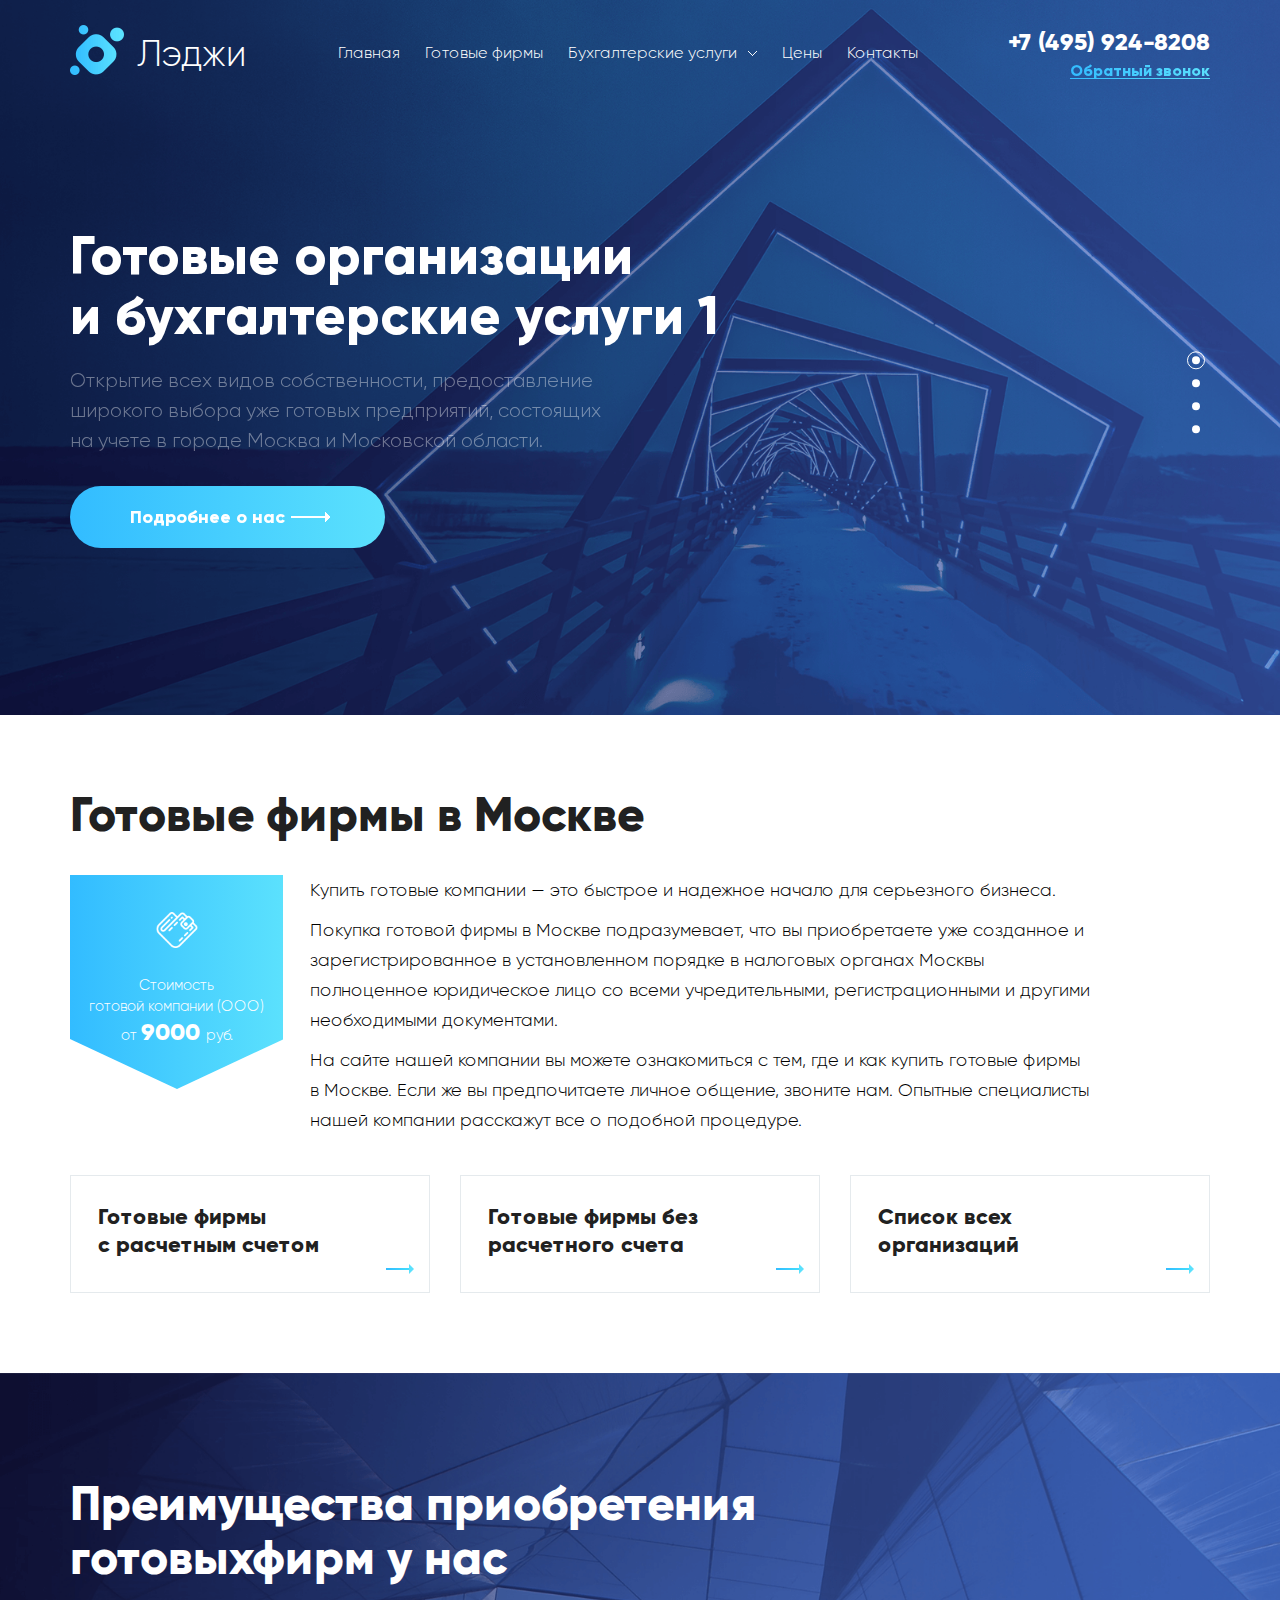
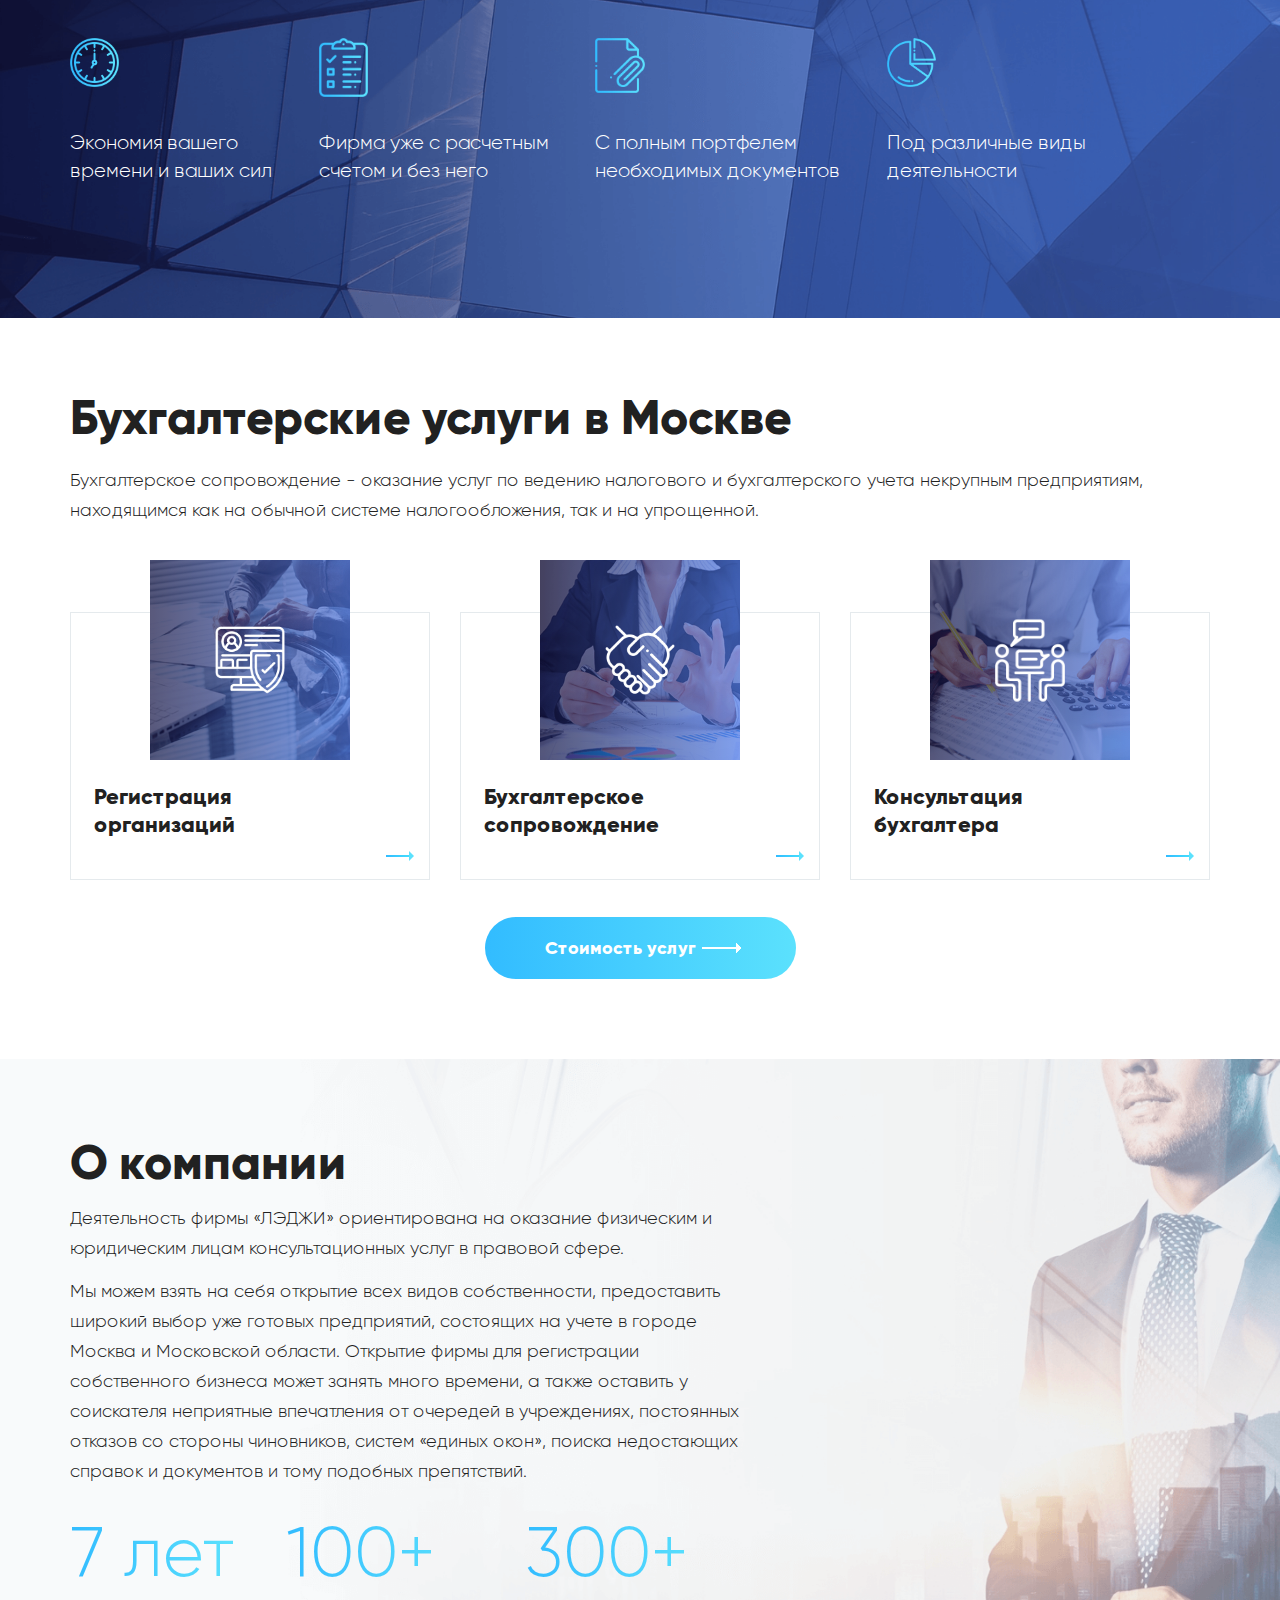
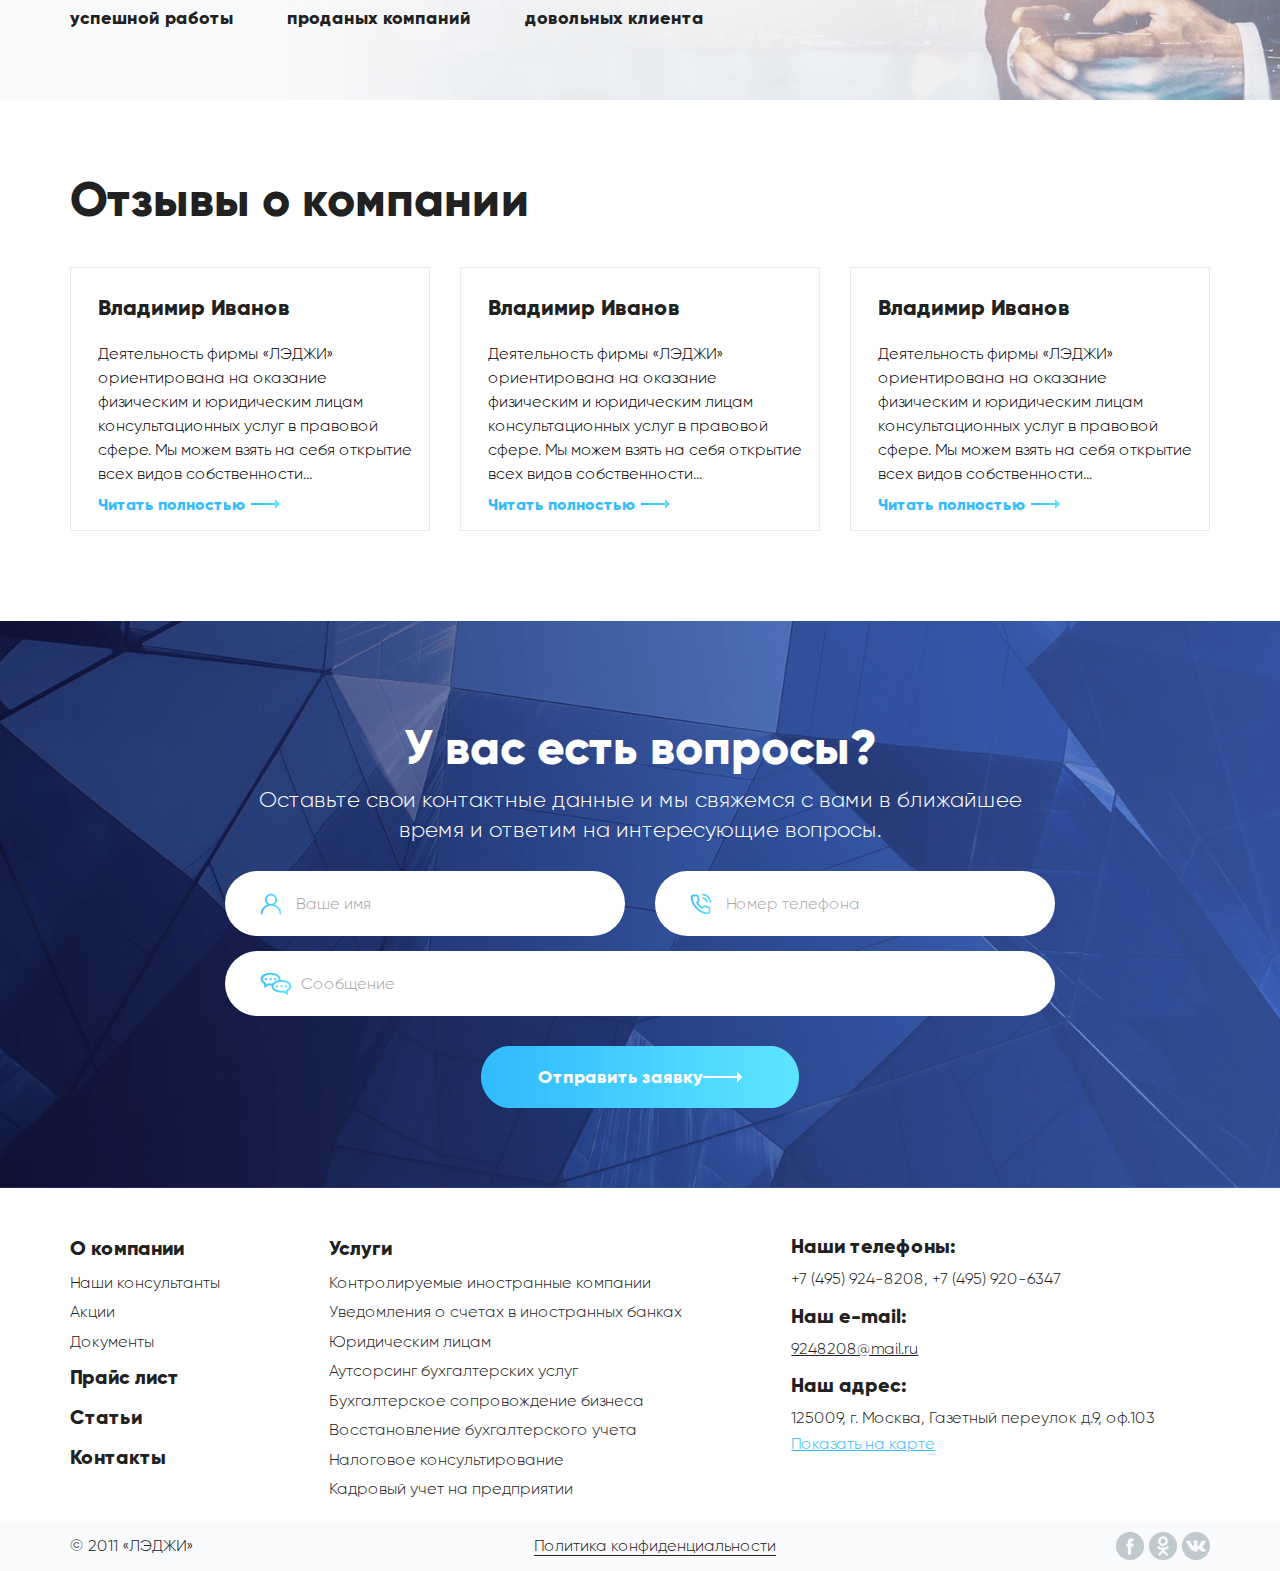
==== index.html @ adb5130a "Add files via upload" ====
<!DOCTYPE html>
<html lang="ru-RU">
  <head>
    <meta charset="utf-8">
    <meta http-equiv="X-UA-Compatible" content="IE=edge">
    <meta name="viewport" content="width=device-width,initial-scale=1">
    <meta name="keywords" content="">
    <link rel="stylesheet" type="text/css" href="css/index.css">
    <title>index page</title>
  </head>
  <body>
    <div class="header">
      <div class="container">
        <div class="header__top">
          <div class="logo header__logo">
            <div class="logo__picture"><img class="logo__img" src="img/logo.png" alt=""/></div>
            <div class="logo__title">Лэджи</div>
          </div>
          <nav class="header__nav">
            <ul class="nav nav--tabs">
              <li class="nav__item"><a class="nav__link" href="#0">Главная</a></li>
              <li class="nav__item"><a class="nav__link" href="#0">Готовые фирмы</a></li>
              <li class="dropdown"><a class="dropdown__toggle" href="#0">Бухгалтерские услуги</a>
                <ul class="dropdown__menu">
                  <li class="dropdown__item"><a class="dropdown__link" href="#1">Страница 1</a></li>
                  <li class="dropdown__item"><a class="dropdown__link" href="#2">Страница 2</a></li>
                </ul>
              </li>
              <li class="nav__item"><a class="nav__link" href="#0">Цены</a></li>
              <li class="nav__item"><a class="nav__link" href="#0">Контакты</a></li>
            </ul>
            <div class="humburger"><span class="humburger__line"></span></div>
          </nav>
          <div class="header__call"><a class="header__phone" href="tel:74959248208">+7 (495) 924-8208</a>
            <button class="header__callback">Обратный звонок</button>
          </div>
        </div>
        <div class="header__bottom">
          <div class="slider">
            <div class="slider__container">
              <div class="slick">
                <div class="slide">
                  <div class="slide__title">Готовые организации<br> и бухгалтерские услуги 1</div>
                  <div class="slide__descr"> Открытие всех видов собственности, предоставление<br> широкого выбора уже готовых предприятий, состоящих<br> на учете в городе Москва и Московской области.</div><a class="button button--lg button--circle button--primary button--arrow-r" href="#0">Подробнее о нас</a>
                </div>
                <div class="slide">
                  <div class="slide__title">Готовые организации<br> и бухгалтерские услуги 2</div>
                  <div class="slide__descr"> Открытие всех видов собственности, предоставление<br> широкого выбора уже готовых предприятий, состоящих<br> на учете в городе Москва и Московской области.</div><a class="button button--lg button--circle button--primary button--arrow-r" href="#0">Подробнее о нас</a>
                </div>
                <div class="slide">
                  <div class="slide__title">Готовые организации<br> и бухгалтерские услуги 3</div>
                  <div class="slide__descr"> Открытие всех видов собственности, предоставление<br> широкого выбора уже готовых предприятий, состоящих<br> на учете в городе Москва и Московской области.</div><a class="button button--lg button--circle button--primary button--arrow-r" href="#0">Подробнее о нас</a>
                </div>
                <div class="slide">
                  <div class="slide__title">Готовые организации<br> и бухгалтерские услуги 4</div>
                  <div class="slide__descr"> Открытие всех видов собственности, предоставление<br> широкого выбора уже готовых предприятий, состоящих<br> на учете в городе Москва и Московской области.</div><a class="button button--lg button--circle button--primary button--arrow-r" href="#0">Подробнее о нас</a>
                </div>
              </div>
            </div>
          </div>
        </div>
      </div>
    </div>
    <div class="wrapper">
      <div class="company">
        <div class="container">
          <div class="headline">
            <h2 class="headline__title">Готовые фирмы в Москве</h2>
          </div>
          <div class="company__container">
            <div class="company__price price"><img class="price__icon" src="img/price__icon.png" alt="">
              <h3 class="price__title">Стоимость<br> готовой компании (ООО)</h3>
              <div class="price__value">от <span class="price__value--bold">9000 </span>руб.</div>
            </div>
            <div class="company__text">
              <p class="company__descr">Купить готовые компании — это быстрое и надежное начало для серьезного бизнеса.</p>
              <p class="company__descr">
                Покупка готовой фирмы в Москве подразумевает, что вы приобретаете уже созданное и<br>
                зарегистрированное в установленном порядке в налоговых органах Москвы<br> 
                полноценное юридическое лицо со всеми учредительными, регистрационными и другими<br> 
                необходимыми документами.
              </p>
              <p class="company__descr">
                На сайте нашей компании вы можете ознакомиться с тем, где и как купить готовые фирмы<br>
                в Москве. Если же вы предпочитаете личное общение, звоните нам. Опытные специалисты<br>
                нашей компании расскажут все о подобной процедуре.
              </p>
            </div>
          </div>
          <div class="company__cart"><a class="cattegory-cart" href="#0">
              <div class="cattegory-cart__title">Готовые фирмы<br> с расчетным счетом</div>
              <div class="cattegory-cart__arrow arrow"></div></a><a class="cattegory-cart" href="#0">
              <div class="cattegory-cart__title">Готовые фирмы без<br> расчетного счета</div>
              <div class="cattegory-cart__arrow arrow"></div></a><a class="cattegory-cart" href="#0">
              <div class="cattegory-cart__title">Список всех<br> организаций</div>
              <div class="cattegory-cart__arrow arrow"></div></a>
          </div>
        </div>
      </div>
      <div class="advantages">
        <div class="container">
          <div class="headline headline--white">
            <h2 class="headline__title">Преимущества приобретения<br> готовыхфирм у нас</h2>
          </div>
          <div class="advantages__container">
            <div class="advantage">
              <div class="advantage__img"><img class="advantage__icon" src="img/advantage__icon--1.png" alt=""/></div>
              <h3 class="advantage__title">Экономия вашего<br> времени и ваших сил</h3>
            </div>
            <div class="advantage">
              <div class="advantage__img"><img class="advantage__icon" src="img/advantage__icon--2.png" alt=""/></div>
              <h3 class="advantage__title">Фирма уже с расчетным<br> счетом и без него</h3>
            </div>
            <div class="advantage">
              <div class="advantage__img"><img class="advantage__icon" src="img/advantage__icon--3.png" alt=""/></div>
              <h3 class="advantage__title">С полным портфелем<br> необходимых документов</h3>
            </div>
            <div class="advantage">
              <div class="advantage__img"><img class="advantage__icon" src="img/advantage__icon--4.png" alt=""/></div>
              <h3 class="advantage__title">Под различные виды<br> деятельности</h3>
            </div>
          </div>
        </div>
      </div>
      <div class="services">
        <div class="container">
          <div class="headline">
            <h2 class="headline__title">Бухгалтерские услуги в Москве</h2>
          </div>
          <p class="services__descr">
            Бухгалтерское сопровождение - оказание услуг по ведению налогового и бухгалтерского учета некрупным предприятиям, находящимся как на
            обычной системе налогообложения, так и на упрощенной. 
          </p>
          <div class="services__container"> <a class="service-cart" href="#0">
              <div class="service-cart__img-cont"><img class="service-cart__img" src="img/service-cart__img--1.png" alt=""/><img class="service-cart__icon" src="img/service-cart__icon--1.png" alt=""/></div>
              <div class="service-cart__title">Регистрация<br> организаций</div>
              <div class="service-cart__arrow arrow"></div></a><a class="service-cart" href="#0">
              <div class="service-cart__img-cont"><img class="service-cart__img" src="img/service-cart__img--2.png" alt=""/><img class="service-cart__icon" src="img/service-cart__icon--2.png" alt=""/></div>
              <div class="service-cart__title">Бухгалтерское<br> сопровождение</div>
              <div class="service-cart__arrow arrow"></div></a><a class="service-cart" href="#0">
              <div class="service-cart__img-cont"><img class="service-cart__img" src="img/service-cart__img--3.png" alt=""/><img class="service-cart__icon" src="img/service-cart__icon--3.png" alt=""/></div>
              <div class="service-cart__title">Консультация<br> бухгалтера</div>
              <div class="service-cart__arrow arrow"></div></a>
          </div>
          <div class="services__btn"><a class="button button--lg button--circle button--primary button--arrow-r" href="#0">Стоимость услуг</a>
          </div>
        </div>
      </div>
      <div class="about">
        <div class="container">
          <div class="headline">
            <h2 class="headline__title">О компании</h2>
          </div>
          <p class="about__descr">
            Деятельность фирмы «ЛЭДЖИ» ориентирована на оказание физическим и<br>
            юридическим лицам консультационных услуг в правовой сфере.
          </p>
          <p class="about__descr">
            Мы можем взять на себя открытие всех видов собственности, предоставить<br>
            широкий выбор уже готовых предприятий, состоящих на учете в городе<br> 
            Москва и Московской области. Открытие фирмы для регистрации<br>
            собственного бизнеса может занять много времени, а также оставить у<br>
            соискателя неприятные впечатления от очередей в учреждениях, постоянных<br>
            отказов со стороны чиновников, систем «единых окон», поиска недостающих<br>
            справок и документов и тому подобных препятствий.
          </p>
          <div class="about__container">
            <div class="number">
              <h3 class="number__value">7 лет</h3>
              <p class="number__descr">успешной работы</p>
            </div>
            <div class="number">
              <h3 class="number__value">100+</h3>
              <p class="number__descr">проданых компаний</p>
            </div>
            <div class="number">
              <h3 class="number__value">300+</h3>
              <p class="number__descr">довольных клиента</p>
            </div>
          </div>
        </div>
      </div>
      <div class="comments">
        <div class="container">
          <div class="headline">
            <h2 class="headline__title">Отзывы о компании</h2>
          </div>
          <div class="comments__container">
            <div class="comment">
              <h3 class="comment__title">Владимир Иванов</h3>
              <p class="comment__descr">
                Деятельность фирмы «ЛЭДЖИ»
                ориентирована на оказание физическим и
                юридическим лицам консультационных
                услуг в правовой сфере. Мы можем взять
                на себя открытие всех видов
                собственности...
              </p><a class="comment__link arrow" href="#0">Читать полностью</a>
            </div>
            <div class="comment">
              <h3 class="comment__title">Владимир Иванов</h3>
              <p class="comment__descr">
                Деятельность фирмы «ЛЭДЖИ»
                ориентирована на оказание физическим и
                юридическим лицам консультационных
                услуг в правовой сфере. Мы можем взять
                на себя открытие всех видов
                собственности...
              </p><a class="comment__link arrow" href="#0">Читать полностью</a>
            </div>
            <div class="comment">
              <h3 class="comment__title">Владимир Иванов</h3>
              <p class="comment__descr">
                Деятельность фирмы «ЛЭДЖИ»
                ориентирована на оказание физическим и
                юридическим лицам консультационных
                услуг в правовой сфере. Мы можем взять
                на себя открытие всех видов
                собственности...
              </p><a class="comment__link arrow" href="#0">Читать полностью</a>
            </div>
          </div>
        </div>
      </div>
      <div class="questions">
        <div class="headline headline--white headline--center">
          <h2 class="headline__title">У вас есть вопросы?</h2>
        </div>
        <div class="container">
          <p class="questions__descr">
            Оставьте свои контактные данные и мы свяжемся с вами в ближайшее<br>
            время и ответим на интересующие вопросы.
          </p>
          <div class="questions__container">
            <form class="form">
              <div class="form__container">
                <label class="form__label form__label--input">
                  <input class="input" type="text" placeholder="Ваше имя" required="required"/>
                </label>
                <label class="form__label form__label--input">
                  <input class="input" type="tel" placeholder="Номер телефона" required="required"/>
                </label>
              </div>
              <label class="form__label form__label--textarea">
                <input class="input" type="text" placeholder="Сообщение"/>
              </label>
              <label class="form__label form__label--button">
                <input class="button button--lg button--circle button--primary" type="submit" value="Отправить заявку"/>
              </label>
            </form>
          </div>
        </div>
      </div>
    </div>
    <div class="footer">
      <div class="footer__top">
        <div class="container">
          <div class="footer__item"><a class="footer__link" href="#0">О компании</a>
            <ul class="nav nav--stacked">
              <li class="nav__item"><a class="nav__link" href="#0">Наши консультанты</a></li>
              <li class="nav__item"><a class="nav__link" href="#0">Акции</a></li>
              <li class="nav__item"><a class="nav__link" href="#0">Документы</a></li>
            </ul><a class="footer__link" href="#0">Прайс лист</a><a class="footer__link" href="#0">Статьи</a><a class="footer__link" href="#0">Контакты</a>
          </div>
          <div class="footer__item"><a class="footer__link" href="#0">Услуги</a>
            <ul class="nav nav--stacked">
              <li class="nav__item"><a class="nav__link" href="#0">Контролируемые иностранные компании</a></li>
              <li class="nav__item"><a class="nav__link" href="#0">Уведомления о счетах в иностранных банках</a></li>
              <li class="nav__item"><a class="nav__link" href="#0">Юридическим лицам</a></li>
              <li class="nav__item"><a class="nav__link" href="#0">Аутсорсинг бухгалтерских услуг</a></li>
              <li class="nav__item"><a class="nav__link" href="#0">Бухгалтерское сопровождение бизнеса</a></li>
              <li class="nav__item"><a class="nav__link" href="#0">Восстановление бухгалтерского учета</a></li>
              <li class="nav__item"><a class="nav__link" href="#0">Налоговое консультирование</a></li>
              <li class="nav__item"><a class="nav__link" href="#0">Кадровый учет на предприятии</a></li>
            </ul>
          </div>
          <div class="footer__item">
            <div class="footer__contact">
              <h4 class="footer__title">Наши телефоны:</h4><a class="footer__phone" href="tel:74959248208">+7 (495) 924-8208, </a><a class="footer__phone" href="tel:74959206347">+7 (495) 920-6347</a>
            </div>
            <div class="footer__contact">
              <h4 class="footer__title">Наш e-mail:</h4><a class="footer__mail" href="mailto:9248208@mail.ru">9248208@mail.ru</a>
            </div>
            <div class="footer__contact">
              <h4 class="footer__title">Наш адрес:</h4>
              <p class="footer__descr">125009, г. Москва, Газетный переулок д.9, оф.103</p><a class="footer__map" href="#0">Показать на карте</a>
            </div>
          </div>
        </div>
      </div>
      <div class="footer__bottom">
        <div class="container">
          <div class="footer__copyright">© 2011 «ЛЭДЖИ»</div><a class="footer__agreement" href="#0">Политика конфиденциальности</a>
          <ul class="socials">
            <li class="socials__item"><a class="socials__link socials__link--fb" href="#0">fb</a></li>
            <li class="socials__item"><a class="socials__link socials__link--od" href="#0">od</a></li>
            <li class="socials__item"><a class="socials__link socials__link--vk" href="#0">vk</a></li>
          </ul>
        </div>
      </div>
    </div>
  </body>
  <script src="js/scripts.min.js"></script>
</html>
---- css/index.css ----
/* Slider */
.slick-slider {
  position: relative;
  display: block;
  -webkit-box-sizing: border-box;
          box-sizing: border-box;
  -webkit-user-select: none;
  -moz-user-select: none;
  -ms-user-select: none;
  user-select: none;
  -webkit-touch-callout: none;
  -khtml-user-select: none;
  -ms-touch-action: pan-y;
  touch-action: pan-y;
  -webkit-tap-highlight-color: transparent; }

.slick-list {
  position: relative;
  display: block;
  overflow: hidden;
  margin: 0;
  padding: 0; }

.slick-list:focus {
  outline: none; }

.slick-list.dragging {
  cursor: pointer;
  cursor: hand; }

.slick-slider .slick-track,
.slick-slider .slick-list {
  -webkit-transform: translate3d(0, 0, 0);
  -ms-transform: translate3d(0, 0, 0);
  transform: translate3d(0, 0, 0); }

.slick-track {
  position: relative;
  top: 0;
  left: 0;
  display: block;
  margin-left: auto;
  margin-right: auto; }

.slick-track:before,
.slick-track:after {
  display: table;
  content: ''; }

.slick-track:after {
  clear: both; }

.slick-loading .slick-track {
  visibility: hidden; }

.slick-slide {
  display: none;
  float: left;
  height: 100%;
  min-height: 1px; }

[dir='rtl'] .slick-slide {
  float: right; }

.slick-slide img {
  display: block; }

.slick-slide.slick-loading img {
  display: none; }

.slick-slide.dragging img {
  pointer-events: none; }

.slick-initialized .slick-slide {
  display: block; }

.slick-loading .slick-slide {
  visibility: hidden; }

.slick-vertical .slick-slide {
  display: block;
  height: auto;
  border: 1px solid transparent; }

.slick-arrow.slick-hidden {
  display: none; }

* {
  -webkit-box-sizing: border-box;
          box-sizing: border-box; }

html {
  font-size: 16px;
  line-height: 1.42857; }
  @media screen and (max-width: 992px) {
    html {
      font-size: 14px; } }

body {
  display: -webkit-box;
  display: -webkit-flex;
  display: -ms-flexbox;
  display: flex;
  -webkit-box-orient: vertical;
  -webkit-box-direction: normal;
  -webkit-flex-direction: column;
      -ms-flex-direction: column;
          flex-direction: column;
  height: 100%;
  margin: 0;
  padding: 0;
  font-family: "Gilroy", "Arial", "Helvetica CY", "Nimbus Sans L", sans-serif;
  font-size: 16px;
  line-height: 1.42857;
  color: #000;
  background-color: #fff;
  overflow-x: hidden; }
  @media screen and (max-width: 1200px) {
    body {
      font-size: 14px;
      -webkit-background-size: cover;
              background-size: cover; } }
  @media screen and (max-width: 992px) {
    body {
      font-size: 12px; } }
  @media screen and (max-width: 480px) {
    body {
      font-size: 10px; } }

@font-face {
  font-family: "Gilroy";
  src: url("../fonts/gilroy/Gilroy-ExtraBold.ttf");
  src: url("../fonts/gilroy/Gilroy-ExtraBold.woff") format("woff");
  font-weight: 900;
  font-style: normal; }

@font-face {
  font-family: "Gilroy";
  src: url("../fonts/gilroy/Gilroy-Light.ttf");
  src: url("../fonts/gilroy/Gilroy-Light.woff") format("woff");
  font-weight: 300;
  font-style: normal; }

.arrow {
  position: relative; }
  .arrow:before, .arrow:after {
    content: '';
    position: absolute;
    -webkit-transform: translateY(-50%);
        -ms-transform: translateY(-50%);
            transform: translateY(-50%); }
  .arrow:before {
    width: 35px;
    height: 2px;
    background: -webkit-gradient(linear, left top, right top, from(#32bcff), to(#42dcfd));
    background: -webkit-linear-gradient(left, #32bcff, #42dcfd);
    background: -o-linear-gradient(left, #32bcff, #42dcfd);
    background: linear-gradient(to right, #32bcff, #42dcfd); }
  .arrow:after {
    left: 35px;
    border-style: solid;
    border-width: 5px;
    border-color: transparent transparent transparent #5be1fd; }

.advantage__img {
  min-height: 4.625rem; }

.advantage__icon {
  min-width: 40px;
  max-width: 3.85417vw;
  -webkit-user-select: none;
     -moz-user-select: none;
      -ms-user-select: none;
          user-select: none; }

.advantage__title {
  margin: 1.30208vw 0 0;
  font-size: 1.25em;
  line-height: 1.75rem;
  font-weight: 300;
  color: #fff; }

.breadcrumbs {
  display: -webkit-box;
  display: -webkit-flex;
  display: -ms-flexbox;
  display: flex;
  margin: 0;
  padding-left: 0; }
  .breadcrumbs--tabs {
    -webkit-box-orient: horizontal;
    -webkit-box-direction: normal;
    -webkit-flex-direction: row;
        -ms-flex-direction: row;
            flex-direction: row; }
  .breadcrumbs--stacked {
    -webkit-box-orient: vertical;
    -webkit-box-direction: normal;
    -webkit-flex-direction: column;
        -ms-flex-direction: column;
            flex-direction: column; }
  .breadcrumbs .text, .breadcrumbs .breadcrumbs__item, .breadcrumbs .breadcrumbs__link {
    font-size: 15px;
    line-height: 30px;
    font-weight: 300;
    color: #5be1fd; }
  .breadcrumbs__item {
    position: relative;
    margin-right: 1.25vw;
    list-style: none;
    cursor: default; }
    @media screen and (max-width: 768px) {
      .breadcrumbs__item {
        margin-right: 14px; } }
    .breadcrumbs__item:after {
      content: '/';
      position: absolute;
      top: 50%;
      -webkit-transform: translateY(-50%);
          -ms-transform: translateY(-50%);
              transform: translateY(-50%);
      right: -0.9375vw; }
      @media screen and (max-width: 768px) {
        .breadcrumbs__item:after {
          right: -11px; } }
    .breadcrumbs__item:last-child {
      margin-right: 0; }
      .breadcrumbs__item:last-child:after {
        display: none; }
    .breadcrumbs__item--active {
      opacity: .5; }
  .breadcrumbs__link {
    text-decoration: none;
    outline: none; }
    .breadcrumbs__link:hover {
      color: #0fd3fc; }
    .breadcrumbs__link:focus {
      color: #0fd3fc; }

.button {
  display: inline-block;
  border: none;
  outline: none;
  font-family: 'Gilroy';
  font-weight: 900;
  text-align: center;
  text-decoration: none;
  cursor: pointer;
  -webkit-user-select: none;
     -moz-user-select: none;
      -ms-user-select: none;
          user-select: none;
  -webkit-transition: all .3s ease;
  -o-transition: all .3s ease;
  transition: all .3s ease;
  line-height: 1; }
  .button--lg {
    padding: 1.375rem 3.75rem;
    font-size: 1.125em; }
  .button--md {
    padding: 1rem 2.5rem;
    font-size: 1em; }
  .button--sm {
    padding: 0.5rem 1.5rem;
    font-size: 0.75em; }
  .button--circle {
    -webkit-border-radius: 40px;
            border-radius: 40px; }
  .button--arrow-r {
    position: relative;
    padding-right: 100px; }
    .button--arrow-r:before {
      content: '';
      position: absolute;
      top: 0;
      left: 0;
      width: 100%;
      height: 100%;
      background: url("../img/bottom--arrow-r.png") no-repeat 80% 50%; }
  .button--primary {
    background: -webkit-gradient(linear, left top, right top, from(#32bcff), to(#5be1fd));
    background: -webkit-linear-gradient(left, #32bcff, #5be1fd);
    background: -o-linear-gradient(left, #32bcff, #5be1fd);
    background: linear-gradient(to right, #32bcff, #5be1fd);
    color: #fff;
    overflow: hidden;
    z-index: 0; }
    .button--primary:after {
      content: '';
      opacity: 0;
      position: absolute;
      top: 0;
      left: 0;
      width: 100%;
      height: 100%;
      background: -webkit-gradient(linear, left top, right top, from(#009ae5), to(#29d8fc));
      background: -webkit-linear-gradient(left, #009ae5, #29d8fc);
      background: -o-linear-gradient(left, #009ae5, #29d8fc);
      background: linear-gradient(to right, #009ae5, #29d8fc);
      -webkit-transition: all .3s ease;
      -o-transition: all .3s ease;
      transition: all .3s ease;
      z-index: -1; }
    .button--primary:hover:after, .button--primary:focus:after {
      opacity: 1; }

.cattegory-cart {
  position: relative;
  display: block;
  -webkit-box-flex: 0;
  -webkit-flex: 0 1 360px;
      -ms-flex: 0 1 360px;
          flex: 0 1 360px;
  max-width: 360px;
  padding: 2.08333vw 5.20833vw 2.60417vw 2.08333vw;
  border: 1px solid #e5eaed;
  text-decoration: none;
  outline: none;
  -webkit-user-select: none;
     -moz-user-select: none;
      -ms-user-select: none;
          user-select: none;
  -webkit-transition: border .2s ease;
  -o-transition: border .2s ease;
  transition: border .2s ease; }
  .cattegory-cart:hover, .cattegory-cart:focus {
    border-color: #32bcff; }
  @media screen and (max-width: 1200px) {
    .cattegory-cart {
      -webkit-box-flex: 0;
      -webkit-flex: 0 1 300px;
          -ms-flex: 0 1 300px;
              flex: 0 1 300px;
      max-width: 300px; } }
  @media screen and (max-width: 992px) {
    .cattegory-cart {
      -webkit-box-flex: 0;
      -webkit-flex: 0 1 250px;
          -ms-flex: 0 1 250px;
              flex: 0 1 250px;
      max-width: 250px; } }
  @media screen and (max-width: 768px) {
    .cattegory-cart {
      -webkit-box-flex: 0;
      -webkit-flex: 0 1 200px;
          -ms-flex: 0 1 200px;
              flex: 0 1 200px;
      max-width: 200px; } }
  @media screen and (max-width: 580px) {
    .cattegory-cart {
      -webkit-box-flex: 0;
      -webkit-flex: 0 1 300px;
          -ms-flex: 0 1 300px;
              flex: 0 1 300px;
      max-width: 300px;
      padding: 10px 15px;
      margin-bottom: 15px; }
      .cattegory-cart:last-child {
        margin-bottom: 0; } }
  .cattegory-cart__title {
    margin: 0;
    font-size: 1.375em;
    line-height: 1.75rem;
    font-weight: 900;
    color: #212121; }
    @media screen and (max-width: 992px) {
      .cattegory-cart__title {
        font-size: 14px;
        line-height: 18px; } }
  .cattegory-cart__arrow {
    position: absolute;
    bottom: 1.82292vw;
    right: 3.38542vw; }
  .cattegory-cart .arrow:before {
    width: 1.82292vw; }
  .cattegory-cart .arrow:after {
    left: 1.82292vw; }
  @media screen and (max-width: 580px) {
    .cattegory-cart .arrow {
      bottom: 15px;
      right: 50px; }
      .cattegory-cart .arrow:before {
        width: 35px; }
      .cattegory-cart .arrow:after {
        left: 35px; } }

.comment {
  padding: 1.04167vw 1.04167vw 1.04167vw 2.08333vw;
  border: 1px solid #e5eaed; }
  .comment:hover {
    border-color: #32bcff; }
  .comment__title {
    margin: 0 0 0.52083vw;
    font-size: 1.375em;
    line-height: 3.375rem;
    font-weight: 900;
    color: #212121; }
  .comment__descr {
    margin: 0 0 0.52083vw;
    font-size: 1em;
    line-height: 1.5em;
    font-weight: 300; }
  .comment__link {
    padding-right: 2.34375vw;
    font-size: 1em;
    line-height: 1.5em;
    font-weight: 900;
    color: #32bcff;
    text-decoration: none;
    -webkit-user-select: none;
       -moz-user-select: none;
        -ms-user-select: none;
            user-select: none; }
    .comment__link:before, .comment__link:after {
      top: 50%; }
    .comment__link:before {
      width: 1.82292vw;
      right: 0;
      bottom: auto; }
    .comment__link:after {
      right: -10px;
      left: auto; }
    .comment__link:hover {
      opacity: .7; }

.container {
  max-width: 1170px;
  width: 100%;
  margin-right: auto;
  margin-left: auto;
  padding-right: 15px;
  padding-left: 15px; }

.dropdown {
  position: relative;
  z-index: 100; }
  .dropdown__toggle {
    background: url("../img/dropdown__toggle-arrow.png") no-repeat 100% 50%;
    padding-right: 20px; }
  .dropdown__menu {
    display: none;
    position: absolute;
    top: -webkit-calc(100% + 15px);
    top: calc(100% + 15px);
    left: 0;
    min-width: 100%;
    margin: 0;
    padding: 0;
    background: #fff;
    -webkit-box-shadow: 0 3px 10px 0 rgba(0, 0, 0, 0.3);
            box-shadow: 0 3px 10px 0 rgba(0, 0, 0, 0.3); }
  .dropdown__item {
    list-style: none; }
  .dropdown__link {
    display: block;
    padding: 10px;
    color: #000;
    text-decoration: none;
    -webkit-transition: background .2s ease, color .2s ease;
    -o-transition: background .2s ease, color .2s ease;
    transition: background .2s ease, color .2s ease; }
    .dropdown__link:focus, .dropdown__link:hover {
      color: #fff;
      background: #32bcff; }
  .dropdown--active .dropdown__menu {
    display: block; }

.flex {
  display: -webkit-box;
  display: -webkit-flex;
  display: -ms-flexbox;
  display: flex; }
  .flex--wrap {
    -webkit-flex-wrap: wrap;
        -ms-flex-wrap: wrap;
            flex-wrap: wrap; }
  .flex--column {
    -webkit-box-orient: vertical;
    -webkit-box-direction: normal;
    -webkit-flex-direction: column;
        -ms-flex-direction: column;
            flex-direction: column; }
  .flex--center {
    -webkit-box-pack: center;
    -webkit-justify-content: center;
        -ms-flex-pack: center;
            justify-content: center; }
  .flex--end {
    -webkit-box-pack: end;
    -webkit-justify-content: flex-end;
        -ms-flex-pack: end;
            justify-content: flex-end; }
  .flex--around {
    -webkit-justify-content: space-around;
        -ms-flex-pack: distribute;
            justify-content: space-around; }
  .flex--between {
    -webkit-box-pack: justify;
    -webkit-justify-content: space-between;
        -ms-flex-pack: justify;
            justify-content: space-between; }
  .flex--middle {
    -webkit-box-align: center;
    -webkit-align-items: center;
        -ms-flex-align: center;
            align-items: center; }

.headline--center {
  text-align: center; }

.headline__title {
  margin: 0;
  font-size: 3em;
  line-height: 3.375rem;
  font-weight: 900;
  color: #212121; }
  @media screen and (max-width: 768px) {
    .headline__title {
      font-size: 2.375em;
      line-height: 2.75rem; } }
  @media screen and (max-width: 580px) {
    .headline__title br {
      content: ''; } }

.headline--white .headline__title {
  color: #fff; }

.humburger {
  position: relative;
  width: 20px;
  height: 20px;
  margin-left: 15px;
  cursor: pointer;
  z-index: 101; }
  @media screen and (min-width: 769px) {
    .humburger {
      display: none; } }
  .humburger__line {
    position: absolute;
    left: 0;
    top: 50%;
    -webkit-transform: translateY(-50%);
        -ms-transform: translateY(-50%);
            transform: translateY(-50%);
    display: block;
    width: 100%;
    height: 2px;
    background: #fff;
    -webkit-transition: -webkit-transform .3s ease;
    transition: -webkit-transform .3s ease;
    -o-transition: transform .3s ease;
    transition: transform .3s ease;
    transition: transform .3s ease, -webkit-transform .3s ease; }
    .humburger__line:before, .humburger__line:after {
      content: '';
      position: absolute;
      left: 0;
      width: 100%;
      height: 2px;
      background: inherit;
      -webkit-transition: top .3s ease .2s, opacity .5s ease-in-out, -webkit-transform .4s ease .1s;
      transition: top .3s ease .2s, opacity .5s ease-in-out, -webkit-transform .4s ease .1s;
      -o-transition: transform .4s ease .1s, top .3s ease .2s, opacity .5s ease-in-out;
      transition: transform .4s ease .1s, top .3s ease .2s, opacity .5s ease-in-out;
      transition: transform .4s ease .1s, top .3s ease .2s, opacity .5s ease-in-out, -webkit-transform .4s ease .1s; }
    .humburger__line:before {
      top: -5px; }
    .humburger__line:after {
      top: 5px; }
  .humburger--active .humburger__line {
    -webkit-transform: rotate(45deg);
        -ms-transform: rotate(45deg);
            transform: rotate(45deg); }
    .humburger--active .humburger__line:before {
      top: 0;
      opacity: 0; }
    .humburger--active .humburger__line:after {
      top: 0;
      -webkit-transform: rotate(-90deg);
          -ms-transform: rotate(-90deg);
              transform: rotate(-90deg); }

.input {
  display: inline-block;
  padding: 1.375rem 4.375rem;
  -webkit-border-radius: 34px;
          border-radius: 34px;
  border: 1px solid transparent;
  font-family: 'Gilroy';
  font-size: 16px;
  font-weight: 300;
  background: #fff;
  color: #8e8e8e;
  outline: none;
  -webkit-appearance: none;
     -moz-appearance: none;
          appearance: none; }
  .input::-webkit-input-placeholder {
    color: #a7a7a7; }
  .input:-ms-input-placeholder {
    color: #a7a7a7; }
  .input::-ms-input-placeholder {
    color: #a7a7a7; }
  .input::-moz-placeholder {
    color: #a7a7a7; }
  .input::placeholder {
    color: #a7a7a7; }
  .input:focus {
    border-color: #32bcff; }

.logo__picture {
  margin-right: 1.04167vw; }

.logo__img {
  width: 3.375rem;
  -webkit-user-select: none;
     -moz-user-select: none;
      -ms-user-select: none;
          user-select: none; }

.logo__title {
  margin: 0;
  font-family: 'Gilroy';
  font-weight: 300;
  font-size: 2.25em;
  line-height: 2.125rem;
  color: #fff; }

.nav {
  position: relative;
  display: -webkit-box;
  display: -webkit-flex;
  display: -ms-flexbox;
  display: flex;
  margin: 0;
  padding: 0;
  list-style: none;
  -webkit-user-select: none;
     -moz-user-select: none;
      -ms-user-select: none;
          user-select: none;
  z-index: 101; }
  .nav--active {
    display: -webkit-box !important;
    display: -webkit-flex !important;
    display: -ms-flexbox !important;
    display: flex !important; }
  .nav--tabs {
    -webkit-box-orient: horizontal;
    -webkit-box-direction: normal;
    -webkit-flex-direction: row;
        -ms-flex-direction: row;
            flex-direction: row; }
  .nav--stacked {
    -webkit-box-orient: vertical;
    -webkit-box-direction: normal;
    -webkit-flex-direction: column;
        -ms-flex-direction: column;
            flex-direction: column; }
  .nav .nav-item, .nav .nav__item, .nav .dropdown {
    margin-right: 1.5625rem; }
    .nav .nav-item:last-child, .nav .nav__item:last-child, .nav .dropdown:last-child {
      margin-right: 0; }
  .nav .nav-link, .nav .nav__link, .nav .dropdown__toggle {
    display: block;
    font-size: 1em;
    color: #fff;
    text-decoration: none;
    -webkit-transition: color .2s ease;
    -o-transition: color .2s ease;
    transition: color .2s ease;
    outline: none; }
    .nav .nav-link:hover, .nav .nav__link:hover, .nav .dropdown__toggle:hover, .nav .nav-link:focus, .nav .nav__link:focus, .nav .dropdown__toggle:focus {
      color: #32bcff; }

.number__value {
  margin: 0 0 0;
  font-size: 4.375em;
  font-weight: 300;
  background: -webkit-gradient(linear, left top, right top, from(#32bcff), to(#5be1fd));
  background: -webkit-linear-gradient(left, #32bcff, #5be1fd);
  background: -o-linear-gradient(left, #32bcff, #5be1fd);
  background: linear-gradient(to right, #32bcff, #5be1fd);
  -webkit-background-clip: text;
  background-clip: text;
  -webkit-text-fill-color: transparent;
  text-fill-color: transparent;
  color: #212121; }
  @media screen and (max-width: 768px) {
    .number__value {
      font-size: 40px; } }

.number__descr {
  margin: 0 0 0;
  font-size: 1.125em;
  line-height: 1.875rem;
  font-weight: 900;
  color: #212121; }
  @media screen and (max-width: 768px) {
    .number__descr {
      font-size: 14px;
      line-height: 20px; } }

.price {
  position: relative;
  display: -webkit-box;
  display: -webkit-flex;
  display: -ms-flexbox;
  display: flex;
  -webkit-box-orient: vertical;
  -webkit-box-direction: normal;
  -webkit-flex-direction: column;
      -ms-flex-direction: column;
          flex-direction: column;
  -webkit-box-align: center;
  -webkit-align-items: center;
      -ms-flex-align: center;
          align-items: center;
  -webkit-box-pack: center;
  -webkit-justify-content: center;
      -ms-flex-pack: center;
          justify-content: center;
  min-width: 150px;
  min-height: 170px;
  width: 16.66667vw;
  height: 16.66667vw;
  background: -webkit-gradient(linear, left top, right top, from(#32bcff), to(#5be1fd));
  background: -webkit-linear-gradient(left, #32bcff, #5be1fd);
  background: -o-linear-gradient(left, #32bcff, #5be1fd);
  background: linear-gradient(to right, #32bcff, #5be1fd);
  overflow: hidden;
  -webkit-user-select: none;
     -moz-user-select: none;
      -ms-user-select: none;
          user-select: none; }
  .price:before {
    content: '';
    position: absolute;
    left: 0;
    bottom: -50px;
    border-style: solid;
    border-width: 50px 8.38542vw;
    border-color: transparent #fff transparent #fff; }
    @media screen and (max-width: 992px) {
      .price:before {
        border-width: 50px 75px; } }
  .price__icon {
    width: 3.28125vw;
    margin-bottom: 2.08333vw; }
    @media screen and (max-width: 768px) {
      .price__icon {
        width: 35px;
        margin-bottom: 10px; } }
  .price__title {
    margin: 0;
    font-size: 1.14583vw;
    line-height: 1.66667vw;
    font-weight: 300;
    color: #fff;
    text-align: center; }
    @media screen and (max-width: 768px) {
      .price__title {
        font-size: 12px;
        line-height: 16px; } }
  .price__value {
    font-size: 1.14583vw;
    line-height: 2.39583vw;
    color: #fff; }
    @media screen and (max-width: 768px) {
      .price__value {
        font-size: 14px;
        line-height: 24px; } }
    .price__value--bold {
      font-size: 1.875vw;
      font-weight: 900; }
      @media screen and (max-width: 768px) {
        .price__value--bold {
          font-size: 16px; } }

.service-cart {
  position: relative;
  display: block;
  width: 100%;
  padding: 0 1.04167vw 3.125vw 1.04167vw;
  border: 1px solid #e5eaed;
  text-decoration: none;
  -webkit-user-select: none;
     -moz-user-select: none;
      -ms-user-select: none;
          user-select: none;
  -webkit-transition: border .2s ease;
  -o-transition: border .2s ease;
  transition: border .2s ease;
  outline: none; }
  .service-cart:hover, .service-cart:focus {
    border-color: #32bcff; }
  .service-cart__img-cont {
    position: relative;
    width: 15.625vw;
    height: 15.625vw;
    margin: 0 auto;
    margin-top: -4.16667vw;
    background: -webkit-gradient(linear, left top, right top, from(#121243), to(#4f79e7));
    background: -webkit-linear-gradient(left, #121243, #4f79e7);
    background: -o-linear-gradient(left, #121243, #4f79e7);
    background: linear-gradient(to right, #121243, #4f79e7);
    overflow: hidden;
    z-index: 0; }
  .service-cart__img {
    opacity: .3;
    position: absolute;
    top: 50%;
    left: 50%;
    -webkit-transform: translate(-50%, -50%);
        -ms-transform: translate(-50%, -50%);
            transform: translate(-50%, -50%);
    width: 100%;
    height: 100%;
    border: none;
    z-index: 1; }
  .service-cart__icon {
    position: absolute;
    top: 50%;
    left: 50%;
    -webkit-transform: translate(-50%, -50%);
        -ms-transform: translate(-50%, -50%);
            transform: translate(-50%, -50%);
    max-width: 5.46875vw;
    border: none;
    z-index: 2; }
  .service-cart__title {
    margin: 1.82292vw 0.78125vw 0;
    font-size: 1.375em;
    line-height: 1.75rem;
    font-weight: 900;
    color: #212121; }
  .service-cart__arrow {
    position: absolute;
    bottom: 1.82292vw;
    right: 3.38542vw; }
  .service-cart .arrow:before {
    width: 1.82292vw; }
  .service-cart .arrow:after {
    left: 1.82292vw; }

.search {
  position: relative; }
  .search__field {
    width: 100%;
    padding: 10px;
    padding-left: 60px;
    -webkit-border-radius: 34px;
            border-radius: 34px;
    border: 1px solid #e3e7e9;
    font-size: 16px;
    line-height: 32px;
    font-weight: 300;
    color: #8e8e8e;
    outline: none; }
  .search__button {
    position: absolute;
    top: 50%;
    -webkit-transform: translateY(-50%);
        -ms-transform: translateY(-50%);
            transform: translateY(-50%);
    left: 30px;
    width: 19px;
    height: 19px;
    background: url("../img/search__button.png") no-repeat 50% 50%;
    border: none;
    outline: none; }

.slide {
  outline: none; }
  .slide__title {
    margin: 0 0 1.5625vw;
    font-family: 'Gilroy';
    font-weight: 900;
    font-size: 3.375em;
    line-height: 3.75rem;
    color: #fff; }
  .slide__descr {
    margin: 0 0 2.34375vw;
    font-family: 'Gilroy';
    font-weight: 300;
    font-size: 1.25em;
    line-height: 1.875rem;
    color: rgba(255, 255, 255, 0.4); }

.socials {
  display: -webkit-box;
  display: -webkit-flex;
  display: -ms-flexbox;
  display: flex;
  padding: 0;
  margin: 0; }
  .socials__item {
    list-style: none;
    margin-right: 5px; }
    .socials__item:last-child {
      margin-right: 0; }
  .socials__link {
    display: block;
    width: 28px;
    height: 28px;
    font-size: 0;
    line-height: 0;
    background-color: transparent;
    background-position: 50%;
    background-repeat: no-repeat;
    -webkit-background-size: contain;
            background-size: contain;
    text-decoration: none; }
    .socials__link--vk {
      background-image: url("../img/socials__link--vk.png"); }
    .socials__link--fb {
      background-image: url("../img/socials__link--fb.png"); }
    .socials__link--od {
      background-image: url("../img/socials__link--od.png"); }

.table {
  width: 100%;
  max-width: 100%;
  margin-bottom: 1rem;
  border-collapse: collapse; }
  .table__responsive {
    display: block;
    width: 100%;
    overflow-x: auto;
    -webkit-overflow-scrolling: touch; }
  .table thead {
    background: #f8fafb; }
  .table th, .table td {
    border: 1px solid #dee2e5;
    padding: 15px 20px;
    text-align: left; }
  .table th {
    padding: 20px;
    font-size: 18px; }
  .table td {
    font-size: 16px; }

.about {
  padding: 5.98958vw 0 5.20833vw;
  background: url("../img/about-bg.png") no-repeat 0 50%;
  -webkit-background-size: cover;
          background-size: cover; }
  @media screen and (max-width: 1200px) {
    .about {
      background-position: 50% 50%; } }
  @media screen and (max-width: 768px) {
    .about {
      background-position: 0 50%; } }
  .about__descr {
    margin: 1.04167vw 0 0;
    font-size: 1.125em;
    line-height: 1.875rem;
    font-weight: 300;
    color: #212121; }
    @media screen and (max-width: 768px) {
      .about__descr {
        font-size: 14px;
        line-height: 22px; } }
  .about__container {
    display: -webkit-box;
    display: -webkit-flex;
    display: -ms-flexbox;
    display: flex;
    margin-top: 1.30208vw; }
    @media screen and (max-width: 580px) {
      .about__container {
        -webkit-flex-wrap: wrap;
            -ms-flex-wrap: wrap;
                flex-wrap: wrap; } }
  .about .number {
    margin-right: 4.16667vw; }
    @media screen and (max-width: 580px) {
      .about .number {
        -webkit-box-flex: 1;
        -webkit-flex: 1 0 100%;
            -ms-flex: 1 0 100%;
                flex: 1 0 100%;
        margin-right: 0;
        text-align: center; } }

.advantages {
  padding: 8.07292vw 0 10.41667vw;
  background: url("../img/advantages-bg.png") no-repeat 50% 50%;
  -webkit-background-size: cover;
          background-size: cover; }
  .advantages__container {
    display: -webkit-box;
    display: -webkit-flex;
    display: -ms-flexbox;
    display: flex;
    margin-top: 4.16667vw; }
    @media screen and (max-width: 580px) {
      .advantages__container {
        -webkit-flex-wrap: wrap;
            -ms-flex-wrap: wrap;
                flex-wrap: wrap; } }
  .advantages .advantage {
    margin-right: 3.64583vw; }
    .advantages .advantage:last-child {
      margin-right: 0; }
    @media screen and (max-width: 992px) {
      .advantages .advantage__title {
        font-size: 1.125em;
        line-height: 1.5rem; } }
    @media screen and (max-width: 580px) {
      .advantages .advantage {
        -webkit-box-flex: 0;
        -webkit-flex: 0 1 47%;
            -ms-flex: 0 1 47%;
                flex: 0 1 47%;
        max-width: 47%;
        margin-right: 2%;
        margin-bottom: 20px; }
        .advantages .advantage:nth-child(2n) {
          margin-right: 0; }
        .advantages .advantage:last-child, .advantages .advantage:nth-last-child(2) {
          margin-bottom: 0; } }

.comments {
  padding: 5.72917vw 0 7.03125vw; }
  .comments__container {
    display: -webkit-box;
    display: -webkit-flex;
    display: -ms-flexbox;
    display: flex;
    -webkit-box-pack: justify;
    -webkit-justify-content: space-between;
        -ms-flex-pack: justify;
            justify-content: space-between;
    margin-top: 40px; }
    @media screen and (max-width: 992px) {
      .comments__container {
        -webkit-justify-content: space-around;
            -ms-flex-pack: distribute;
                justify-content: space-around; } }
    @media screen and (max-width: 580px) {
      .comments__container {
        -webkit-flex-wrap: wrap;
            -ms-flex-wrap: wrap;
                flex-wrap: wrap; } }
  .comments .comment {
    -webkit-box-flex: 0;
    -webkit-flex: 0 1 360px;
        -ms-flex: 0 1 360px;
            flex: 0 1 360px;
    max-width: 360px; }
    @media screen and (max-width: 1200px) {
      .comments .comment {
        -webkit-box-flex: 0;
        -webkit-flex: 0 1 300px;
            -ms-flex: 0 1 300px;
                flex: 0 1 300px;
        max-width: 300px; } }
    @media screen and (max-width: 992px) {
      .comments .comment {
        -webkit-box-flex: 0;
        -webkit-flex: 0 1 250px;
            -ms-flex: 0 1 250px;
                flex: 0 1 250px;
        max-width: 250px; } }
    @media screen and (max-width: 768px) {
      .comments .comment {
        -webkit-box-flex: 0;
        -webkit-flex: 0 1 200px;
            -ms-flex: 0 1 200px;
                flex: 0 1 200px;
        max-width: 200px; } }
    @media screen and (max-width: 580px) {
      .comments .comment {
        -webkit-box-flex: 1;
        -webkit-flex: 1 0 100%;
            -ms-flex: 1 0 100%;
                flex: 1 0 100%;
        max-width: 300px;
        padding: 10px 20px;
        margin-bottom: 20px; }
        .comments .comment:last-child {
          margin-bottom: 0; }
        .comments .comment__link {
          display: inline-block;
          padding-right: 30px;
          margin-top: 5px; }
          .comments .comment__link:before {
            width: 20px; } }

.company {
  padding: 5.72917vw 0 6.25vw; }
  .company__container {
    display: -webkit-box;
    display: -webkit-flex;
    display: -ms-flexbox;
    display: flex;
    margin-top: 2.60417vw; }
    @media screen and (max-width: 580px) {
      .company__container {
        -webkit-flex-wrap: wrap;
            -ms-flex-wrap: wrap;
                flex-wrap: wrap;
        -webkit-box-pack: center;
        -webkit-justify-content: center;
            -ms-flex-pack: center;
                justify-content: center; } }
  .company__price {
    margin-right: 2.08333vw; }
    @media screen and (max-width: 580px) {
      .company__price {
        -webkit-box-ordinal-group: 3;
        -webkit-order: 2;
            -ms-flex-order: 2;
                order: 2;
        margin-right: 0;
        margin: 15px 0; } }
  .company__text {
    -webkit-box-flex: 0;
    -webkit-flex: 0 1 auto;
        -ms-flex: 0 1 auto;
            flex: 0 1 auto; }
  .company__descr {
    font-family: 'Gilroy';
    margin: 0 0 0.78125vw;
    font-size: 1.125em;
    line-height: 1.875rem;
    font-weight: 300; }
    .company__descr:last-child {
      margin-bottom: 0; }
    @media screen and (max-width: 992px) {
      .company__descr br {
        content: ''; } }
    @media screen and (max-width: 768px) {
      .company__descr {
        font-size: 14px;
        line-height: 22px; } }
  .company__cart {
    display: -webkit-box;
    display: -webkit-flex;
    display: -ms-flexbox;
    display: flex;
    -webkit-box-pack: justify;
    -webkit-justify-content: space-between;
        -ms-flex-pack: justify;
            justify-content: space-between;
    margin-top: 3.125vw; }
    @media screen and (max-width: 992px) {
      .company__cart {
        -webkit-justify-content: space-around;
            -ms-flex-pack: distribute;
                justify-content: space-around; } }
    @media screen and (max-width: 580px) {
      .company__cart {
        -webkit-flex-wrap: wrap;
            -ms-flex-wrap: wrap;
                flex-wrap: wrap; } }

.content {
  color: #212121; }
  .content h1 {
    margin: 0 0 10px;
    font-size: 3.125em;
    font-weight: 900; }
  .content h2 {
    margin: 0 0 10px;
    font-size: 2.25em;
    font-weight: 900; }
  .content h3 {
    margin: 0 0 10px;
    font-size: 1.75em;
    font-weight: 900; }
  .content p {
    margin: 10px 0;
    font-size: 1.0625em;
    line-height: 1.75rem;
    font-weight: 300; }
  .content img {
    display: block;
    max-width: 100%;
    height: auto;
    margin: 20px 0; }

.footer__top {
  padding: 3.125vw 0 1.30208vw; }
  .footer__top .container {
    display: -webkit-box;
    display: -webkit-flex;
    display: -ms-flexbox;
    display: flex;
    -webkit-flex-wrap: wrap;
        -ms-flex-wrap: wrap;
            flex-wrap: wrap; }

.footer__link {
  display: inline-block;
  font-size: 1.25em;
  line-height: 2.5rem;
  font-weight: 900;
  color: #212121;
  text-decoration: none;
  -webkit-user-select: none;
     -moz-user-select: none;
      -ms-user-select: none;
          user-select: none;
  -webkit-transition: color .3s ease;
  -o-transition: color .3s ease;
  transition: color .3s ease; }
  .footer__link:hover {
    color: #32bcff; }

.footer__item {
  display: -webkit-inline-box;
  display: -webkit-inline-flex;
  display: -ms-inline-flexbox;
  display: inline-flex;
  -webkit-box-orient: vertical;
  -webkit-box-direction: normal;
  -webkit-flex-direction: column;
      -ms-flex-direction: column;
          flex-direction: column;
  -webkit-flex-wrap: wrap;
      -ms-flex-wrap: wrap;
          flex-wrap: wrap;
  margin: 0 auto; }
  .footer__item:first-child {
    margin-left: 0; }
  @media screen and (max-width: 768px) {
    .footer__item:last-child {
      width: 100%;
      margin-top: 40px; } }
  @media screen and (max-width: 580px) {
    .footer__item:last-child {
      margin: 0; } }
  @media screen and (max-width: 580px) {
    .footer__item {
      margin: 0; } }
  .footer__item .nav {
    margin: 0.26042vw 0; }
  .footer__item .nav__item {
    margin-right: 0;
    margin-bottom: 0.52083vw; }
    .footer__item .nav__item:last-child {
      margin-bottom: 0; }
  .footer__item .nav__link {
    color: #212121; }

.footer__contact {
  margin: 0 0 0.26042vw; }
  .footer__contact:last-child {
    margin-bottom: 0; }

.footer__title {
  margin: 0;
  font-size: 1.25em;
  line-height: 2.25rem;
  font-weight: 900;
  color: #212121; }

.footer__text-ex, .footer__phone, .footer__mail, .footer__descr {
  font-size: 1em;
  line-height: 1.875rem;
  font-weight: 300;
  color: #212121; }

.footer__phone {
  text-decoration: none; }
  .footer__phone:hover {
    opacity: .8; }

.footer__mail:hover {
  opacity: .8; }

.footer__descr {
  margin: 0; }

.footer__map {
  color: #32bcff; }
  .footer__map:hover {
    opacity: .7; }

.footer__bottom {
  padding: 10px 0;
  background: #f8fafb; }
  .footer__bottom .container {
    display: -webkit-box;
    display: -webkit-flex;
    display: -ms-flexbox;
    display: flex;
    -webkit-box-pack: justify;
    -webkit-justify-content: space-between;
        -ms-flex-pack: justify;
            justify-content: space-between;
    -webkit-box-align: center;
    -webkit-align-items: center;
        -ms-flex-align: center;
            align-items: center; }
    @media screen and (max-width: 580px) {
      .footer__bottom .container {
        -webkit-flex-wrap: wrap;
            -ms-flex-wrap: wrap;
                flex-wrap: wrap; } }

.footer__copyright {
  font-size: 1em;
  line-height: 1.875rem;
  font-weight: 300;
  color: #212121; }

.footer__agreement {
  position: relative;
  font-size: 1em;
  line-height: 1.25rem;
  font-weight: 300;
  color: #212121;
  text-decoration: none; }
  @media screen and (max-width: 580px) {
    .footer__agreement {
      -webkit-box-ordinal-group: 4;
      -webkit-order: 3;
          -ms-flex-order: 3;
              order: 3;
      display: inline-block;
      margin: 10px auto 0; } }
  .footer__agreement:after {
    content: '';
    position: absolute;
    bottom: 0;
    left: 0;
    width: 100%;
    height: 1px;
    background: #212121; }
  .footer__agreement:hover {
    opacity: .7; }

@media screen and (max-width: 992px) {
  .footer .socials__link {
    width: 24px;
    height: 24px; } }

.footer .socials__link:hover {
  opacity: .8; }

.form {
  max-width: 830px;
  width: 100%;
  margin: 0 auto; }
  .form__container {
    display: -webkit-box;
    display: -webkit-flex;
    display: -ms-flexbox;
    display: flex;
    -webkit-box-pack: justify;
    -webkit-justify-content: space-between;
        -ms-flex-pack: justify;
            justify-content: space-between; }
    @media screen and (max-width: 768px) {
      .form__container {
        -webkit-flex-wrap: wrap;
            -ms-flex-wrap: wrap;
                flex-wrap: wrap; } }
    .form__container .input {
      width: 100%; }
  .form__icon-ex, .form__label--input:before, .form__label--textarea:before {
    content: '';
    position: absolute;
    top: 50%;
    -webkit-transform: translateY(-50%);
        -ms-transform: translateY(-50%);
            transform: translateY(-50%);
    left: 35px; }
  @media screen and (max-width: 768px) {
    .form__label:first-child {
      margin-bottom: 15px; } }
  .form__label--input {
    display: block;
    position: relative;
    -webkit-box-flex: 0;
    -webkit-flex: 0 1 400px;
        -ms-flex: 0 1 400px;
            flex: 0 1 400px;
    max-width: 400px; }
    .form__label--input:before {
      width: 22px;
      height: 22px; }
    .form__label--input:first-child:before {
      background: url("../img/form__label--user.png") no-repeat 50% 50%; }
    .form__label--input:nth-child(2):before {
      background: url("../img/form__label--phone.png") no-repeat 50% 50%; }
    @media screen and (max-width: 768px) {
      .form__label--input {
        -webkit-box-flex: 1;
        -webkit-flex: 1 0 100%;
            -ms-flex: 1 0 100%;
                flex: 1 0 100%;
        max-width: 100%; } }
  .form__label--textarea {
    position: relative;
    display: block;
    width: 100%;
    margin-top: 15px; }
    .form__label--textarea:before {
      width: 32px;
      height: 24px;
      background: url("../img/form__label--message.png") no-repeat 50% 50%; }
    .form__label--textarea .input {
      width: 100%;
      padding-left: 75px; }
  .form__label--button {
    display: block;
    margin: 2.34375vw 0 0;
    text-align: center; }
    .form__label--button .button {
      padding-right: 100px;
      -webkit-border-radius: 40px;
              border-radius: 40px;
      background: url("../img/form__label--button.png") no-repeat 50% 50%; }
      .form__label--button .button:hover, .form__label--button .button:focus {
        background: url("../img/form__label--button-hover.png") no-repeat 50% 50%; }

.get {
  padding: 4.6875vw 0;
  background: #f8fafb; }
  .get__container {
    display: -webkit-box;
    display: -webkit-flex;
    display: -ms-flexbox;
    display: flex;
    -webkit-box-pack: justify;
    -webkit-justify-content: space-between;
        -ms-flex-pack: justify;
            justify-content: space-between;
    margin-top: 2.08333vw; }
    @media screen and (max-width: 580px) {
      .get__container {
        -webkit-flex-wrap: wrap;
            -ms-flex-wrap: wrap;
                flex-wrap: wrap;
        -webkit-box-pack: center;
        -webkit-justify-content: center;
            -ms-flex-pack: center;
                justify-content: center; } }

.header {
  background: url("../img/header-bg.png") no-repeat top center;
  -webkit-background-size: cover;
          background-size: cover; }
  .header--bg {
    background: url("../img/header--bg.png") no-repeat top center; }
  .header__top {
    display: -webkit-box;
    display: -webkit-flex;
    display: -ms-flexbox;
    display: flex;
    -webkit-box-pack: justify;
    -webkit-justify-content: space-between;
        -ms-flex-pack: justify;
            justify-content: space-between;
    -webkit-box-align: center;
    -webkit-align-items: center;
        -ms-flex-align: center;
            align-items: center;
    padding: 1.92708vw 0 0.78125vw; }
  .header__nav {
    position: relative; }
    @media screen and (max-width: 768px) {
      .header__nav {
        -webkit-box-ordinal-group: 4;
        -webkit-order: 3;
            -ms-flex-order: 3;
                order: 3; }
        .header__nav .nav {
          display: none;
          -webkit-box-orient: vertical;
          -webkit-box-direction: normal;
          -webkit-flex-direction: column;
              -ms-flex-direction: column;
                  flex-direction: column;
          position: absolute;
          top: -webkit-calc(100% + 20px);
          top: calc(100% + 20px);
          right: -15px;
          width: -webkit-calc(100vw);
          width: calc(100vw);
          background: #fff; }
          .header__nav .nav--active {
            display: block; }
          .header__nav .nav__item,
          .header__nav .nav .dropdown {
            margin-right: 0; }
          .header__nav .nav__link,
          .header__nav .nav .dropdown__toggle {
            padding: 10px 20px;
            color: #000; }
          .header__nav .nav .dropdown__menu {
            position: static;
            -webkit-box-shadow: none;
                    box-shadow: none; }
          .header__nav .nav .dropdown__link {
            padding-left: 40px; } }
  .header__logo {
    display: -webkit-box;
    display: -webkit-flex;
    display: -ms-flexbox;
    display: flex;
    -webkit-box-align: center;
    -webkit-align-items: center;
        -ms-flex-align: center;
            align-items: center; }
    @media screen and (max-width: 992px) {
      .header__logo .logo__title {
        font-size: 20px; }
      .header__logo .logo__img {
        width: 2.5em; } }
  .header__call {
    display: -webkit-box;
    display: -webkit-flex;
    display: -ms-flexbox;
    display: flex;
    -webkit-box-align: end;
    -webkit-align-items: flex-end;
        -ms-flex-align: end;
            align-items: flex-end;
    -webkit-box-orient: vertical;
    -webkit-box-direction: normal;
    -webkit-flex-direction: column;
        -ms-flex-direction: column;
            flex-direction: column; }
    @media screen and (max-width: 768px) {
      .header__call {
        margin-left: auto; } }
  .header__phone {
    font-family: 'Gilroy';
    font-weight: 900;
    font-size: 1.5em;
    line-height: 2.125rem;
    color: #fff;
    text-decoration: none; }
    @media screen and (max-width: 992px) {
      .header__phone {
        font-size: 1.25em;
        line-height: 1.75rem; } }
  .header__callback {
    position: relative;
    padding: 0;
    border: none;
    font-family: 'Gilroy';
    font-weight: 900;
    font-size: 1em;
    line-height: 1.5rem;
    background: -webkit-gradient(linear, left top, right top, from(#32bcff), to(#5be1fd));
    background: -webkit-linear-gradient(left, #32bcff, #5be1fd);
    background: -o-linear-gradient(left, #32bcff, #5be1fd);
    background: linear-gradient(to right, #32bcff, #5be1fd);
    -webkit-background-clip: text;
    background-clip: text;
    -webkit-text-fill-color: transparent;
    text-fill-color: transparent;
    color: #fff;
    cursor: pointer;
    outline: none;
    -webkit-user-select: none;
       -moz-user-select: none;
        -ms-user-select: none;
            user-select: none; }
    .header__callback:after {
      content: '';
      position: absolute;
      bottom: 4px;
      left: 0;
      width: 100%;
      height: 1px;
      background: -webkit-gradient(linear, left top, right top, from(#32bcff), to(#5be1fd));
      background: -webkit-linear-gradient(left, #32bcff, #5be1fd);
      background: -o-linear-gradient(left, #32bcff, #5be1fd);
      background: linear-gradient(to right, #32bcff, #5be1fd); }
    .header__callback:focus, .header__callback:hover {
      background: -webkit-gradient(linear, left top, right top, from(#65cdff), to(#8deafe));
      background: -webkit-linear-gradient(left, #65cdff, #8deafe);
      background: -o-linear-gradient(left, #65cdff, #8deafe);
      background: linear-gradient(to right, #65cdff, #8deafe);
      -webkit-background-clip: text;
      background-clip: text;
      -webkit-text-fill-color: transparent;
      text-fill-color: transparent; }
      .header__callback:focus:after, .header__callback:hover:after {
        background: -webkit-gradient(linear, left top, right top, from(#65cdff), to(#8deafe));
        background: -webkit-linear-gradient(left, #65cdff, #8deafe);
        background: -o-linear-gradient(left, #65cdff, #8deafe);
        background: linear-gradient(to right, #65cdff, #8deafe); }

.hero__container {
  padding: 4.6875vw 0 0;
  margin-bottom: 2.60417vw; }

.hero__title {
  margin: 0 0 1.30208vw;
  font-size: 3.375em;
  line-height: 3.75rem;
  font-weight: 900;
  color: #fff; }
  @media screen and (max-width: 580px) {
    .hero__title {
      margin-bottom: 10px;
      font-size: 24px;
      line-height: 28px; } }

.hero__descr {
  margin: 0 0 2.60417vw;
  font-size: 1.25em;
  line-height: 1.875rem;
  font-weight: 300;
  color: #fff; }
  @media screen and (max-width: 580px) {
    .hero__descr {
      margin-bottom: 10px;
      font-size: 14px;
      line-height: 22px; }
      .hero__descr br {
        content: ''; } }

.hero__breadcrumbs {
  margin-bottom: 2.86458vw; }

.main {
  padding: 4.94792vw 0 3.38542vw; }
  @media screen and (max-width: 992px) {
    .main {
      padding-top: 0; } }
  .main__container {
    display: -webkit-box;
    display: -webkit-flex;
    display: -ms-flexbox;
    display: flex; }
    @media screen and (max-width: 992px) {
      .main__container {
        -webkit-flex-wrap: wrap;
            -ms-flex-wrap: wrap;
                flex-wrap: wrap; } }
  .main .sidebar {
    -webkit-box-flex: 1;
    -webkit-flex: 1 0 260px;
        -ms-flex: 1 0 260px;
            flex: 1 0 260px;
    min-width: 260px;
    margin-right: 30px; }
    @media screen and (max-width: 992px) {
      .main .sidebar {
        -webkit-box-ordinal-group: 3;
        -webkit-order: 2;
            -ms-flex-order: 2;
                order: 2;
        margin-right: 0; } }
  .main .content {
    -webkit-box-flex: 0;
    -webkit-flex: 0 1 100%;
        -ms-flex: 0 1 100%;
            flex: 0 1 100%; }
    @media screen and (max-width: 992px) {
      .main .content {
        max-width: 100%; } }

.questions {
  padding: 7.8125vw 0 6.25vw;
  background: url("../img/questions-bg.png") no-repeat 50% 50%;
  -webkit-background-size: cover;
          background-size: cover; }
  .questions__descr {
    margin: 0.78125vw 0 0;
    font-size: 1.375em;
    line-height: 1.875rem;
    font-weight: 300;
    color: #fff;
    text-align: center; }
    @media screen and (max-width: 580px) {
      .questions__descr {
        margin-bottom: 10px;
        font-size: 12px;
        line-height: 18px; }
        .questions__descr br {
          content: ''; } }
  .questions__container {
    margin-top: 2.08333vw; }

.questions-2 {
  padding: 7.8125vw 0 6.25vw;
  background: url("../img/questions-2-bg.png") no-repeat 50% 50%;
  -webkit-background-size: cover;
          background-size: cover; }
  .questions-2__descr {
    margin: 0.78125vw 0 0;
    font-size: 1.375em;
    line-height: 1.875rem;
    font-weight: 300;
    color: #fff;
    text-align: center; }
    @media screen and (max-width: 580px) {
      .questions-2__descr {
        margin-bottom: 10px;
        font-size: 12px;
        line-height: 18px; }
        .questions-2__descr br {
          content: ''; } }
  .questions-2__phone {
    color: #5be1fd;
    text-decoration: none; }
  .questions-2__container {
    margin-top: 2.08333vw; }

.services {
  padding: 5.72917vw 0; }
  .services__descr {
    margin: 1.5625vw 0 0;
    font-size: 1.125em;
    line-height: 1.875rem;
    font-weight: 300;
    color: #212121; }
    @media screen and (max-width: 580px) {
      .services__descr {
        font-size: 12px;
        line-height: 18px; } }
  .services__container {
    display: -webkit-box;
    display: -webkit-flex;
    display: -ms-flexbox;
    display: flex;
    -webkit-box-pack: justify;
    -webkit-justify-content: space-between;
        -ms-flex-pack: justify;
            justify-content: space-between;
    margin-top: 6.77083vw; }
    @media screen and (max-width: 992px) {
      .services__container {
        -webkit-justify-content: space-around;
            -ms-flex-pack: distribute;
                justify-content: space-around; } }
    @media screen and (max-width: 580px) {
      .services__container {
        -webkit-flex-wrap: wrap;
            -ms-flex-wrap: wrap;
                flex-wrap: wrap;
        margin-top: 80px; } }
  .services__btn {
    margin-top: 2.86458vw;
    text-align: center; }
  .services .service-cart {
    -webkit-box-flex: 0;
    -webkit-flex: 0 1 360px;
        -ms-flex: 0 1 360px;
            flex: 0 1 360px;
    max-width: 360px; }
    @media screen and (max-width: 1200px) {
      .services .service-cart {
        -webkit-box-flex: 0;
        -webkit-flex: 0 1 300px;
            -ms-flex: 0 1 300px;
                flex: 0 1 300px;
        max-width: 300px; } }
    @media screen and (max-width: 992px) {
      .services .service-cart {
        -webkit-box-flex: 0;
        -webkit-flex: 0 1 250px;
            -ms-flex: 0 1 250px;
                flex: 0 1 250px;
        max-width: 250px; }
        .services .service-cart__title {
          font-size: 14px;
          line-height: 18px; } }
    @media screen and (max-width: 768px) {
      .services .service-cart {
        -webkit-box-flex: 0;
        -webkit-flex: 0 1 200px;
            -ms-flex: 0 1 200px;
                flex: 0 1 200px;
        max-width: 200px; } }
    @media screen and (max-width: 580px) {
      .services .service-cart {
        -webkit-box-flex: 1;
        -webkit-flex: 1 0 100%;
            -ms-flex: 1 0 100%;
                flex: 1 0 100%;
        max-width: 300px;
        padding: 20px 40px 30px;
        margin-bottom: 80px; }
        .services .service-cart:last-child {
          margin-bottom: 20px; }
        .services .service-cart__title {
          margin-top: 20px; }
        .services .service-cart__img-cont {
          width: 200px;
          height: 200px;
          margin-top: -70px; }
        .services .service-cart__icon {
          max-width: 60px; }
        .services .service-cart__arrow {
          bottom: 20px;
          right: 60px; }
          .services .service-cart__arrow:before {
            width: 35px; }
          .services .service-cart__arrow:after {
            left: 35px; } }

.sidebar__item {
  margin-bottom: 25px; }
  .sidebar__item:last-child {
    margin-bottom: 0; }

.sidebar__title {
  margin: 0 0 20px;
  font-size: 24px;
  line-height: 32px;
  font-weight: 900;
  color: #212121; }

.sidebar .button {
  display: block;
  text-align: left;
  padding: 26px 100px 26px 24px;
  margin-bottom: 2px; }
  .sidebar .button:last-child {
    margin-bottom: 0; }

.slider__container {
  padding: 10.41667vw 0 12.5vw;
  overflow: hidden; }

@media screen and (max-width: 992px) {
  .slider .slide__title {
    font-size: 2em;
    line-height: 2.375rem; }
  .slider .slide__descr {
    font-size: 1em;
    line-height: 1.375rem; } }

@media screen and (max-width: 580px) {
  .slider .slide {
    padding-right: 30px; }
    .slider .slide__title {
      margin-bottom: 10px;
      font-size: 18px;
      line-height: 24px; }
    .slider .slide__descr {
      margin-bottom: 20px;
      font-size: 12px;
      line-height: 18px; }
      .slider .slide__descr br {
        content: ''; }
    .slider .slide .button {
      padding: 15px 80px 15px 20px; } }

.slider .slick-dots {
  position: absolute;
  padding: 10px;
  right: 0;
  top: 50%;
  -webkit-transform: translateY(-50%);
      -ms-transform: translateY(-50%);
          transform: translateY(-50%);
  padding-left: 0;
  margin: 0; }
  .slider .slick-dots li {
    list-style: none; }
    .slider .slick-dots li button {
      position: relative;
      width: 8px;
      height: 8px;
      padding: 0;
      border: none;
      -webkit-border-radius: 50%;
              border-radius: 50%;
      font-size: 0;
      line-height: 0;
      background: #fff;
      cursor: pointer;
      outline: none; }
      .slider .slick-dots li button:before {
        content: '';
        position: absolute;
        left: 50%;
        top: 50%;
        -webkit-transform: translate(-50%, -50%) scale(0);
            -ms-transform: translate(-50%, -50%) scale(0);
                transform: translate(-50%, -50%) scale(0);
        width: 16px;
        height: 16px;
        -webkit-border-radius: 50%;
                border-radius: 50%;
        border: 1px solid #fff;
        background: transparent;
        -webkit-transition: -webkit-transform .3s ease;
        transition: -webkit-transform .3s ease;
        -o-transition: transform .3s ease;
        transition: transform .3s ease;
        transition: transform .3s ease, -webkit-transform .3s ease; }
        @media screen and (max-width: 580px) {
          .slider .slick-dots li button:before {
            width: 12px;
            height: 12px; } }
  .slider .slick-dots .slick-active button:before {
    -webkit-transform: translate(-50%, -50%) scale(1);
        -ms-transform: translate(-50%, -50%) scale(1);
            transform: translate(-50%, -50%) scale(1); }
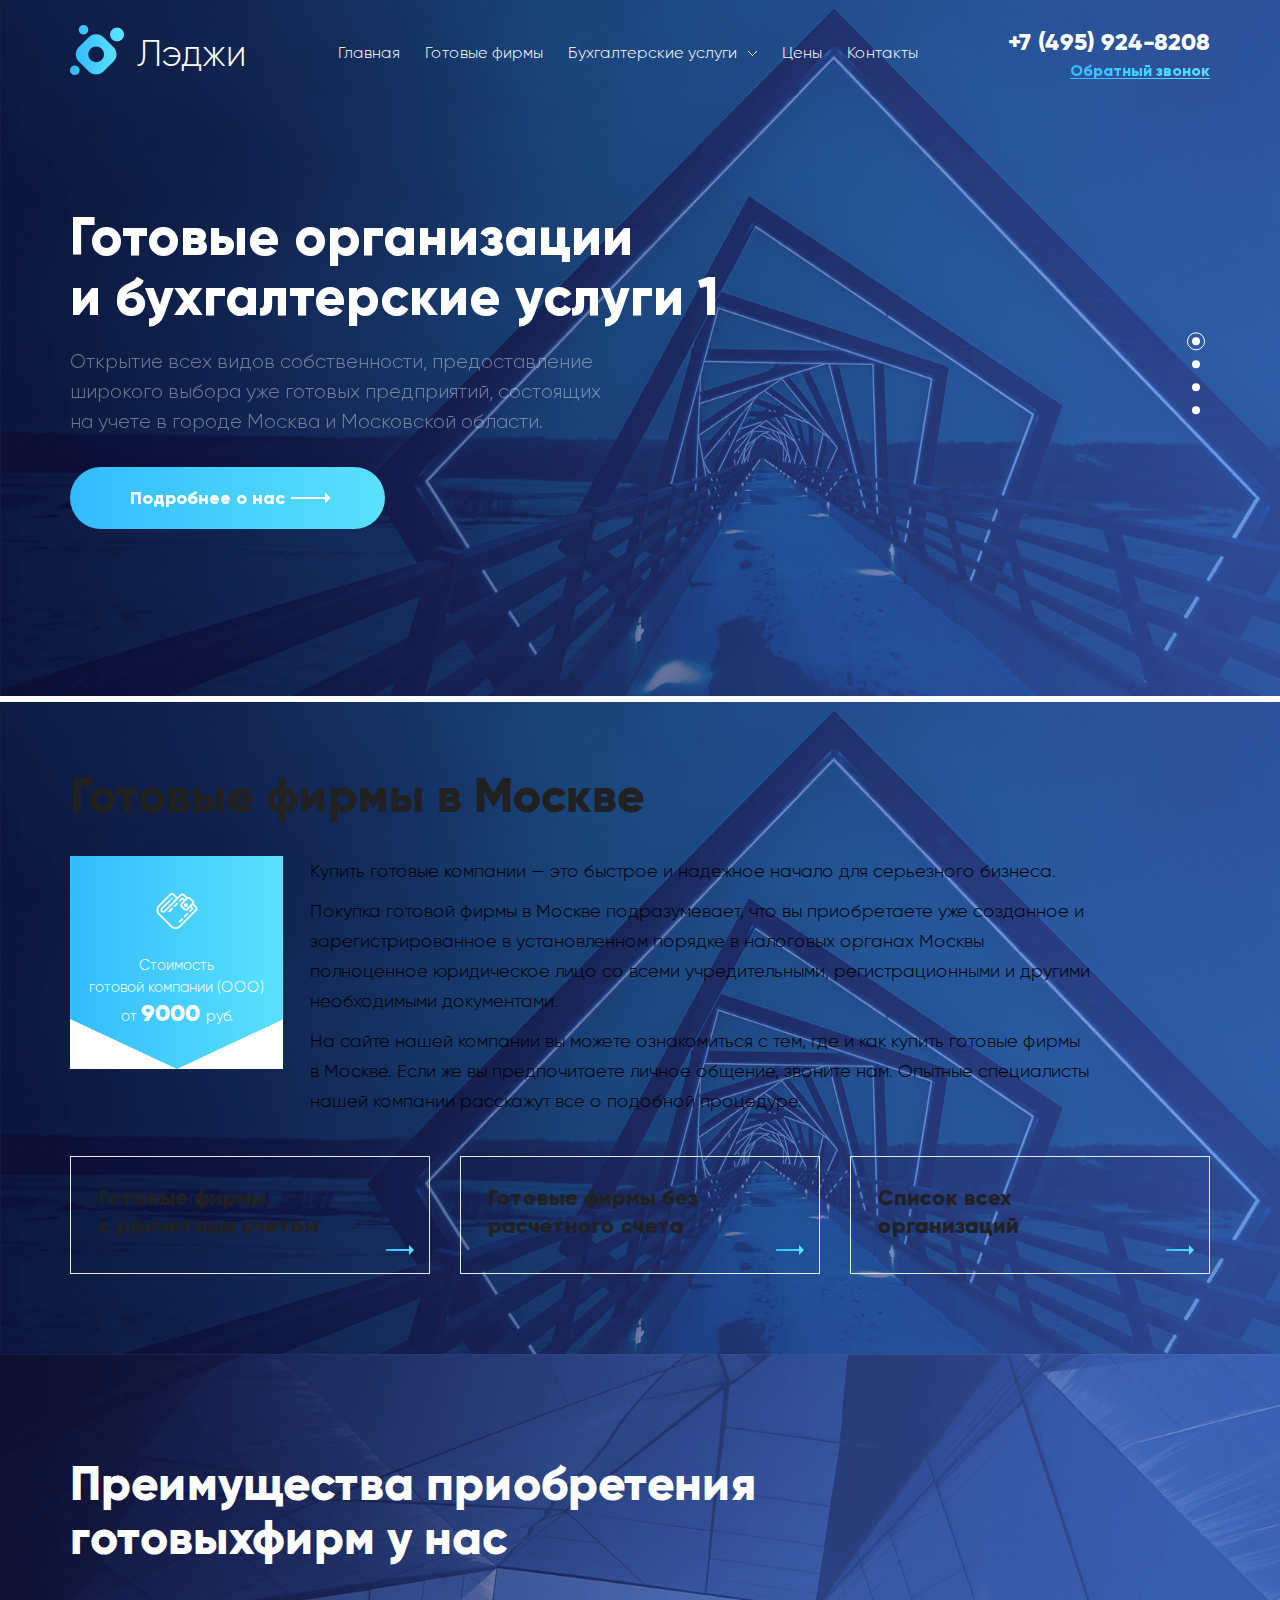
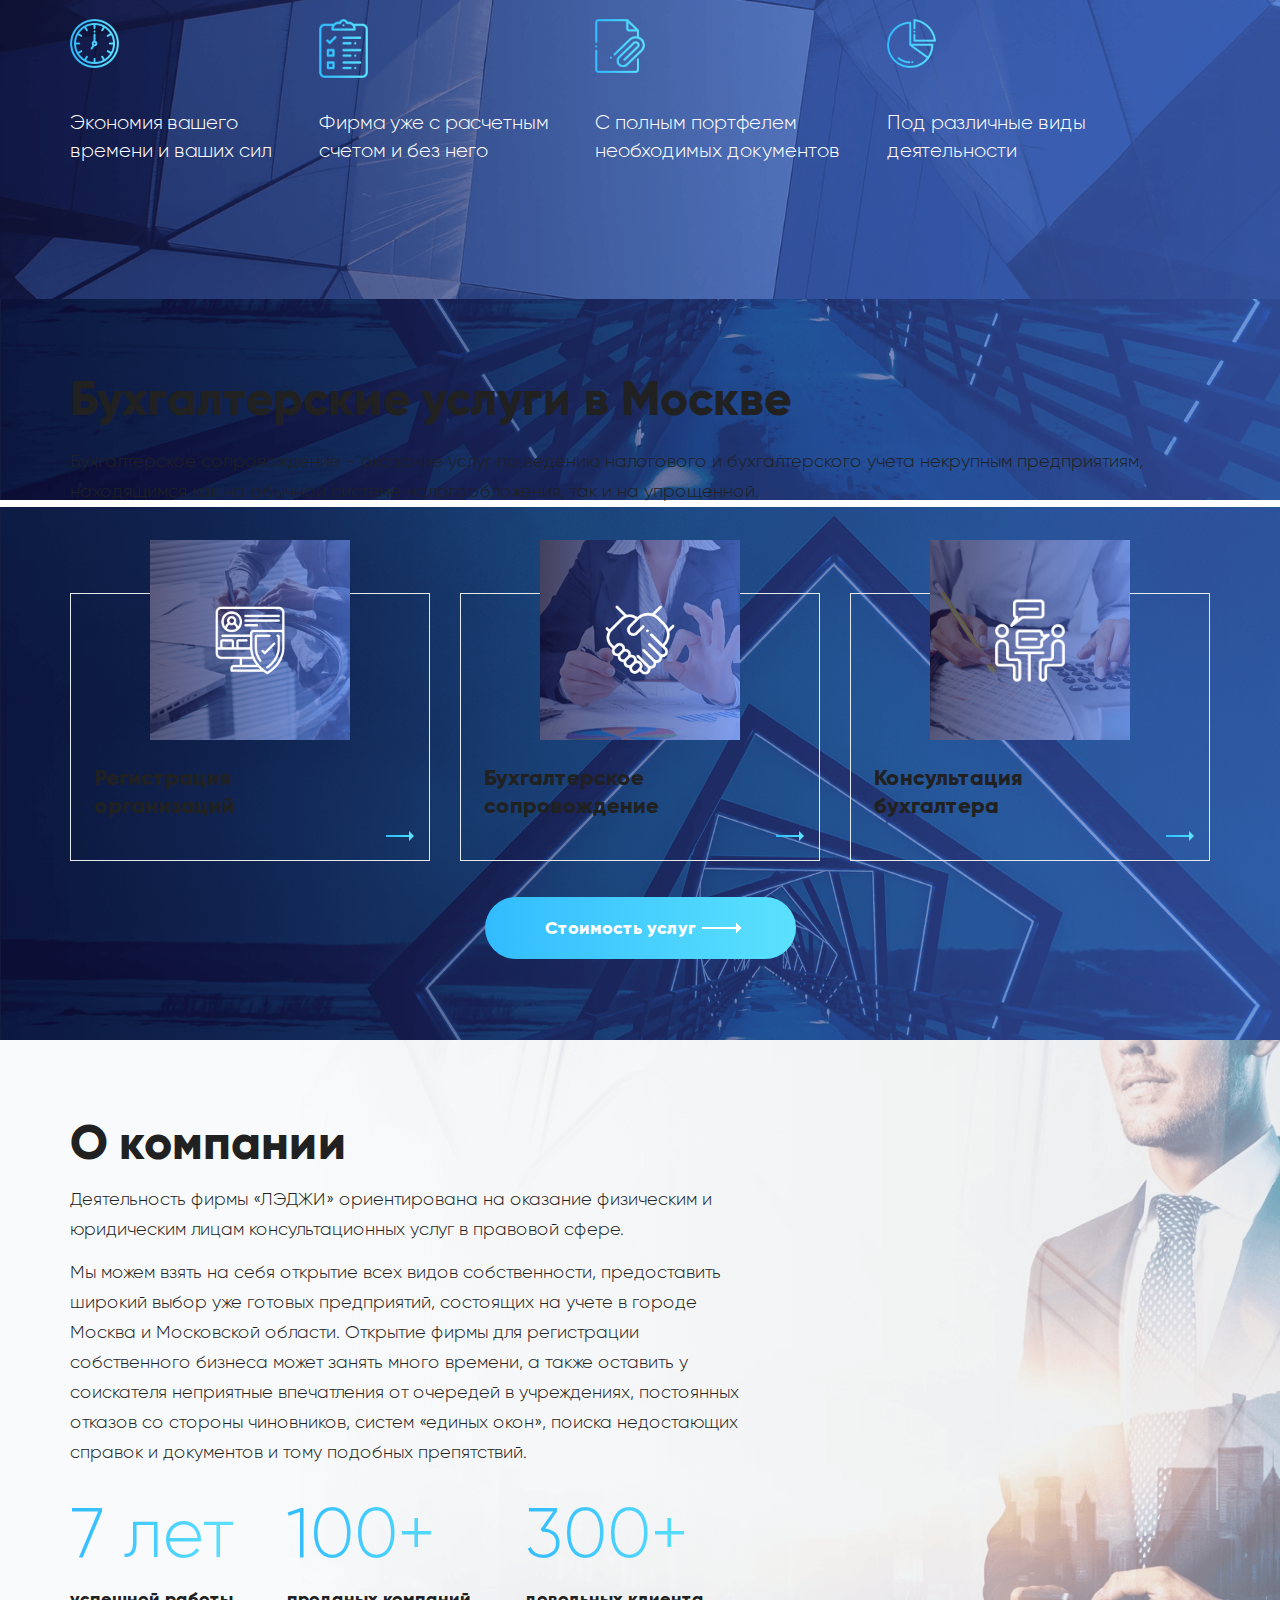
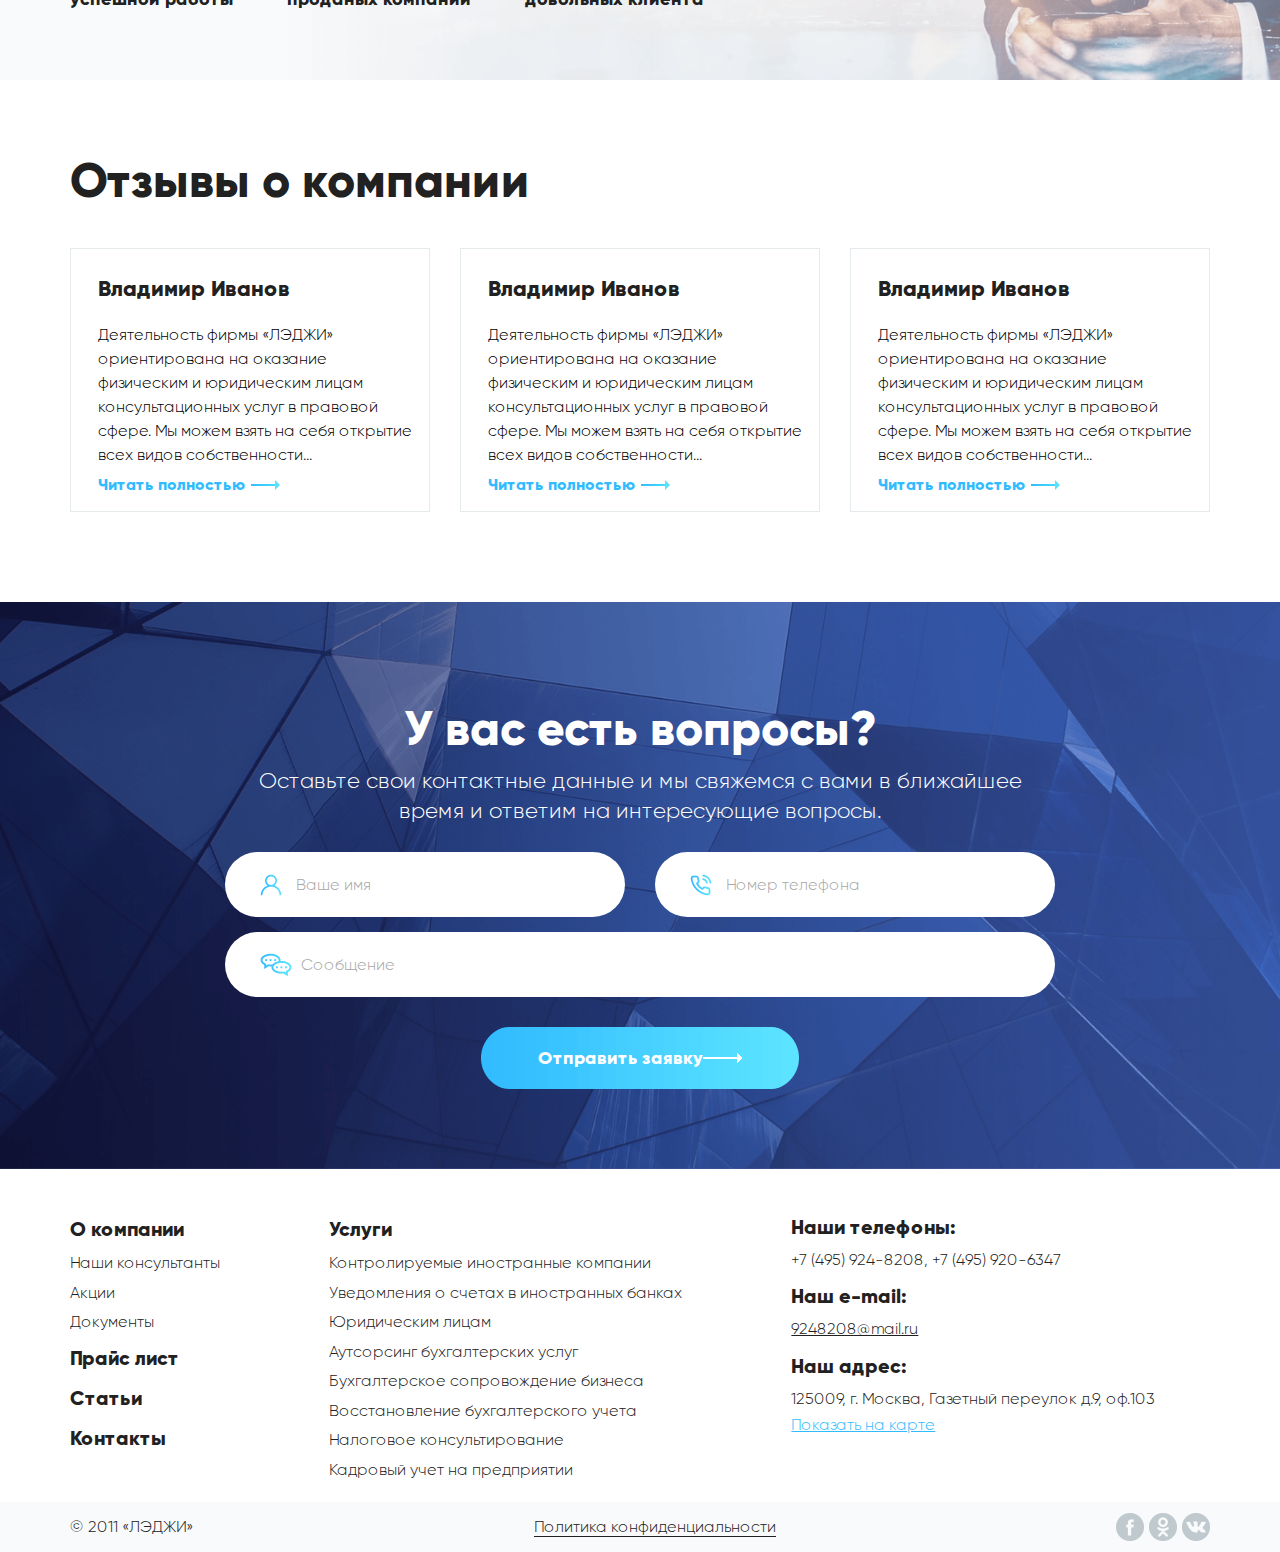
==== commit 3d779445: "Add files via upload" ====
--- a/index.html
+++ b/index.html
@@ -31,11 +31,10 @@
             </ul>
             <div class="humburger"><span class="humburger__line"></span></div>
           </nav>
-          <div class="header__call"><a class="header__phone" href="tel:74959248208">+7 (495) 924-8208</a>
-            <button class="header__callback">Обратный звонок</button>
-          </div>
+          <div class="header__call"><a class="header__phone" href="tel:74959248208">+7 (495) 924-8208</a><a class="header__callback" href="#0">Обратный звонок</a></div>
         </div>
         <div class="header__bottom">
+          <div class="slider-background"><img src="img/header-bg.png" alt=""><img src="img/header-bg.png" alt=""><img src="img/header-bg.png" alt=""><img src="img/header-bg.png" alt=""></div>
           <div class="slider">
             <div class="slider__container">
               <div class="slick">
--- a/css/index.css
+++ b/css/index.css
@@ -141,6 +141,24 @@
   font-weight: 300;
   font-style: normal; }
 
+.advantage__img {
+  min-height: 4.625rem; }
+
+.advantage__icon {
+  min-width: 40px;
+  max-width: 3.85417vw;
+  -webkit-user-select: none;
+     -moz-user-select: none;
+      -ms-user-select: none;
+          user-select: none; }
+
+.advantage__title {
+  margin: 1.30208vw 0 0;
+  font-size: 1.25em;
+  line-height: 1.75rem;
+  font-weight: 300;
+  color: #fff; }
+
 .arrow {
   position: relative; }
   .arrow:before, .arrow:after {
@@ -161,24 +179,6 @@
     border-style: solid;
     border-width: 5px;
     border-color: transparent transparent transparent #5be1fd; }
-
-.advantage__img {
-  min-height: 4.625rem; }
-
-.advantage__icon {
-  min-width: 40px;
-  max-width: 3.85417vw;
-  -webkit-user-select: none;
-     -moz-user-select: none;
-      -ms-user-select: none;
-          user-select: none; }
-
-.advantage__title {
-  margin: 1.30208vw 0 0;
-  font-size: 1.25em;
-  line-height: 1.75rem;
-  font-weight: 300;
-  color: #fff; }
 
 .breadcrumbs {
   display: -webkit-box;
@@ -677,15 +677,17 @@
   margin: 0 0 0;
   font-size: 4.375em;
   font-weight: 300;
-  background: -webkit-gradient(linear, left top, right top, from(#32bcff), to(#5be1fd));
-  background: -webkit-linear-gradient(left, #32bcff, #5be1fd);
-  background: -o-linear-gradient(left, #32bcff, #5be1fd);
-  background: linear-gradient(to right, #32bcff, #5be1fd);
-  -webkit-background-clip: text;
-  background-clip: text;
-  -webkit-text-fill-color: transparent;
-  text-fill-color: transparent;
-  color: #212121; }
+  color: #32bcff; }
+  @supports (text-fill-color: transparent) or (-webkit-text-fill-color: transparent) {
+    .number__value {
+      background: -webkit-gradient(linear, left top, right top, from(#32bcff), to(#5be1fd));
+      background: -webkit-linear-gradient(left, #32bcff, #5be1fd);
+      background: -o-linear-gradient(left, #32bcff, #5be1fd);
+      background: linear-gradient(to right, #32bcff, #5be1fd);
+      -webkit-background-clip: text;
+      background-clip: text;
+      -webkit-text-fill-color: transparent;
+      text-fill-color: transparent; } }
   @media screen and (max-width: 768px) {
     .number__value {
       font-size: 40px; } }
@@ -777,6 +779,33 @@
         .price__value--bold {
           font-size: 16px; } }
 
+.search {
+  position: relative; }
+  .search__field {
+    width: 100%;
+    padding: 10px;
+    padding-left: 60px;
+    -webkit-border-radius: 34px;
+            border-radius: 34px;
+    border: 1px solid #e3e7e9;
+    font-size: 16px;
+    line-height: 32px;
+    font-weight: 300;
+    color: #8e8e8e;
+    outline: none; }
+  .search__button {
+    position: absolute;
+    top: 50%;
+    -webkit-transform: translateY(-50%);
+        -ms-transform: translateY(-50%);
+            transform: translateY(-50%);
+    left: 30px;
+    width: 19px;
+    height: 19px;
+    background: url("../img/search__button.png") no-repeat 50% 50%;
+    border: none;
+    outline: none; }
+
 .service-cart {
   position: relative;
   display: block;
@@ -842,33 +871,6 @@
     width: 1.82292vw; }
   .service-cart .arrow:after {
     left: 1.82292vw; }
-
-.search {
-  position: relative; }
-  .search__field {
-    width: 100%;
-    padding: 10px;
-    padding-left: 60px;
-    -webkit-border-radius: 34px;
-            border-radius: 34px;
-    border: 1px solid #e3e7e9;
-    font-size: 16px;
-    line-height: 32px;
-    font-weight: 300;
-    color: #8e8e8e;
-    outline: none; }
-  .search__button {
-    position: absolute;
-    top: 50%;
-    -webkit-transform: translateY(-50%);
-        -ms-transform: translateY(-50%);
-            transform: translateY(-50%);
-    left: 30px;
-    width: 19px;
-    height: 19px;
-    background: url("../img/search__button.png") no-repeat 50% 50%;
-    border: none;
-    outline: none; }
 
 .slide {
   outline: none; }
@@ -1210,10 +1212,10 @@
     color: #32bcff; }
 
 .footer__item {
-  display: -webkit-inline-box;
-  display: -webkit-inline-flex;
-  display: -ms-inline-flexbox;
-  display: inline-flex;
+  display: -webkit-box;
+  display: -webkit-flex;
+  display: -ms-flexbox;
+  display: flex;
   -webkit-box-orient: vertical;
   -webkit-box-direction: normal;
   -webkit-flex-direction: column;
@@ -1234,6 +1236,7 @@
       margin: 0; } }
   @media screen and (max-width: 580px) {
     .footer__item {
+      width: 100%;
       margin: 0; } }
   .footer__item .nav {
     margin: 0.26042vw 0; }
@@ -1442,9 +1445,22 @@
                 justify-content: center; } }
 
 .header {
-  background: url("../img/header-bg.png") no-repeat top center;
+  position: relative;
   -webkit-background-size: cover;
           background-size: cover; }
+  .header .slider-background {
+    position: absolute;
+    top: 0;
+    left: 0;
+    width: 100%;
+    height: 100%;
+    z-index: -1; }
+    .header .slider-background img {
+      width: 100%;
+      height: 100%; }
+    .header .slider-background .slick-list,
+    .header .slider-background .slick-track {
+      height: 100%; }
   .header--bg {
     background: url("../img/header--bg.png") no-repeat top center; }
   .header__top {
@@ -1460,7 +1476,11 @@
     -webkit-align-items: center;
         -ms-flex-align: center;
             align-items: center;
-    padding: 1.92708vw 0 0.78125vw; }
+    padding: 1.92708vw 0 0.78125vw;
+    position: absolute;
+    width: -webkit-calc(100% - 30px);
+    width: calc(100% - 30px);
+    max-width: 1140px; }
   .header__nav {
     position: relative; }
     @media screen and (max-width: 768px) {
@@ -1542,27 +1562,32 @@
         line-height: 1.75rem; } }
   .header__callback {
     position: relative;
+    display: block;
     padding: 0;
     border: none;
     font-family: 'Gilroy';
     font-weight: 900;
     font-size: 1em;
     line-height: 1.5rem;
-    background: -webkit-gradient(linear, left top, right top, from(#32bcff), to(#5be1fd));
-    background: -webkit-linear-gradient(left, #32bcff, #5be1fd);
-    background: -o-linear-gradient(left, #32bcff, #5be1fd);
-    background: linear-gradient(to right, #32bcff, #5be1fd);
-    -webkit-background-clip: text;
-    background-clip: text;
-    -webkit-text-fill-color: transparent;
-    text-fill-color: transparent;
-    color: #fff;
+    color: #32bcff;
+    background: transparent;
     cursor: pointer;
     outline: none;
     -webkit-user-select: none;
        -moz-user-select: none;
         -ms-user-select: none;
-            user-select: none; }
+            user-select: none;
+    text-decoration: none; }
+    @supports (text-fill-color: transparent) or (-webkit-text-fill-color: transparent) {
+      .header__callback {
+        background-image: -webkit-gradient(linear, left top, right top, from(#32bcff), to(#5be1fd));
+        background-image: -webkit-linear-gradient(left, #32bcff, #5be1fd);
+        background-image: -o-linear-gradient(left, #32bcff, #5be1fd);
+        background-image: linear-gradient(to right, #32bcff, #5be1fd);
+        -webkit-background-clip: text;
+        background-clip: text;
+        -webkit-text-fill-color: transparent;
+        text-fill-color: transparent; } }
     .header__callback:after {
       content: '';
       position: absolute;
@@ -1574,23 +1599,9 @@
       background: -webkit-linear-gradient(left, #32bcff, #5be1fd);
       background: -o-linear-gradient(left, #32bcff, #5be1fd);
       background: linear-gradient(to right, #32bcff, #5be1fd); }
-    .header__callback:focus, .header__callback:hover {
-      background: -webkit-gradient(linear, left top, right top, from(#65cdff), to(#8deafe));
-      background: -webkit-linear-gradient(left, #65cdff, #8deafe);
-      background: -o-linear-gradient(left, #65cdff, #8deafe);
-      background: linear-gradient(to right, #65cdff, #8deafe);
-      -webkit-background-clip: text;
-      background-clip: text;
-      -webkit-text-fill-color: transparent;
-      text-fill-color: transparent; }
-      .header__callback:focus:after, .header__callback:hover:after {
-        background: -webkit-gradient(linear, left top, right top, from(#65cdff), to(#8deafe));
-        background: -webkit-linear-gradient(left, #65cdff, #8deafe);
-        background: -o-linear-gradient(left, #65cdff, #8deafe);
-        background: linear-gradient(to right, #65cdff, #8deafe); }
 
 .hero__container {
-  padding: 4.6875vw 0 0;
+  padding: 10.41667vw 0 0;
   margin-bottom: 2.60417vw; }
 
 .hero__title {
@@ -1821,7 +1832,7 @@
     margin-bottom: 0; }
 
 .slider__container {
-  padding: 10.41667vw 0 12.5vw;
+  padding: 16.14583vw 0 12.5vw;
   overflow: hidden; }
 
 @media screen and (max-width: 992px) {
